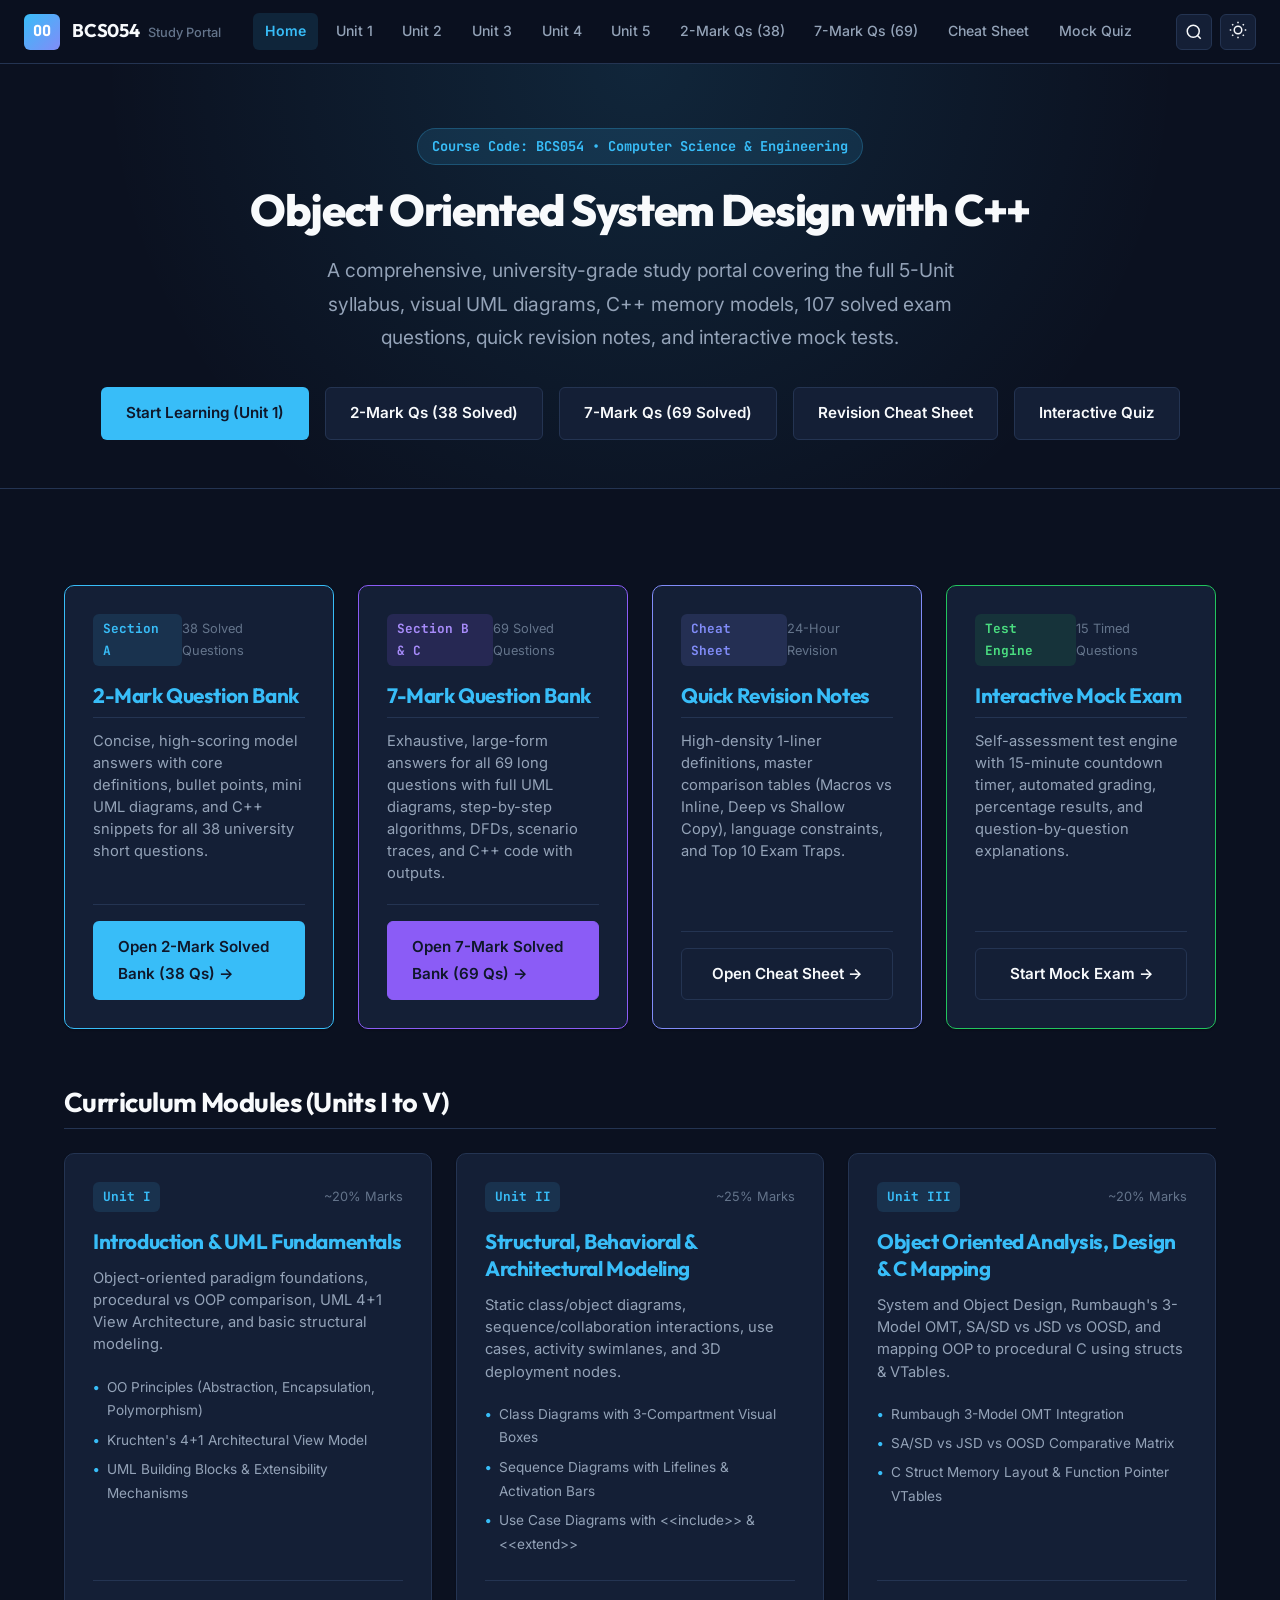
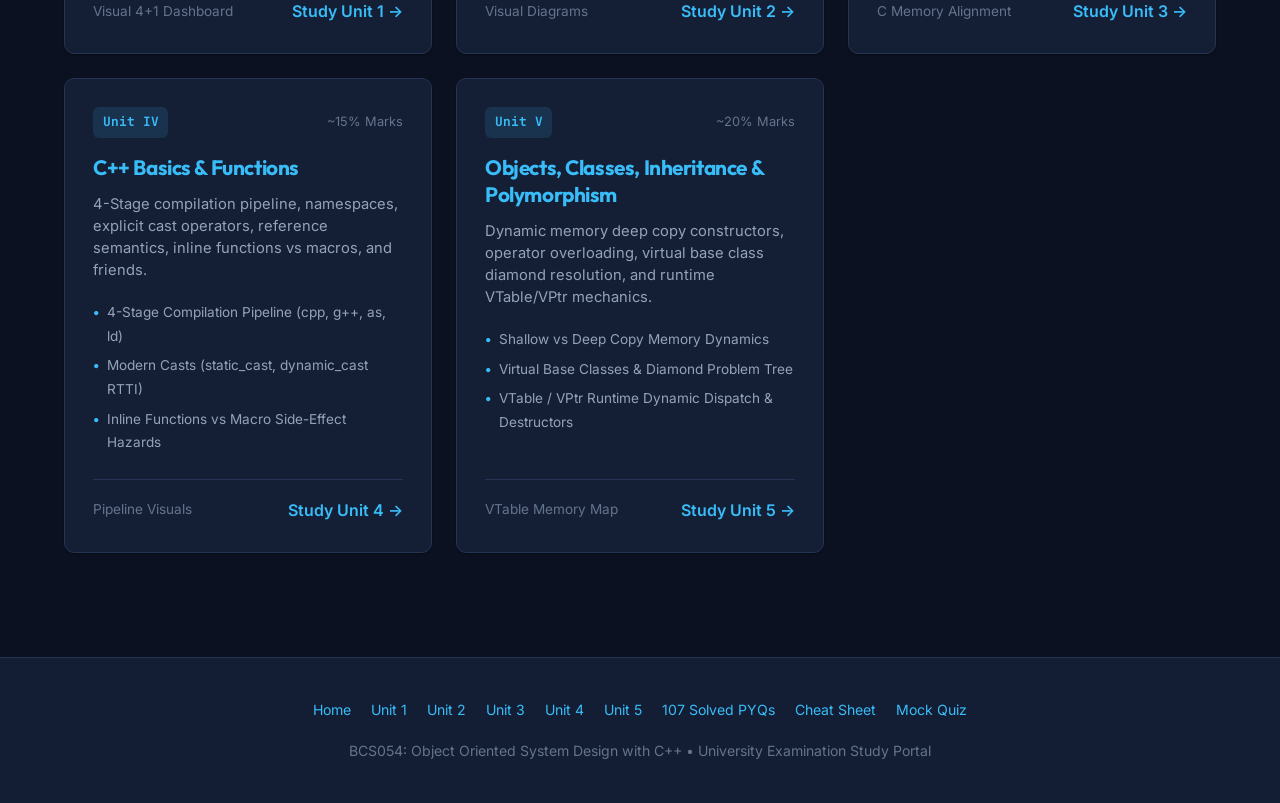
==== index.html @ 36a3852a "Complete BCS054 Object Oriented System Design Web Portal with 2-Mark and 7-Mark Question Banks, Visu" ====
<!DOCTYPE html>
<html lang="en" data-theme="dark">
<head>
  <meta charset="UTF-8">
  <meta name="viewport" content="width=device-width, initial-scale=1.0">
  <title>BCS054: Object Oriented System Design with C++ | Complete Study Guide</title>
  <meta name="description" content="Master study portal for BCS054 - Object Oriented System Design with C++. Complete 5-Unit curriculum, 107 Solved PYQs, Quick Revision Cheat Sheet, and Interactive Mock Exam.">
  <link rel="preconnect" href="https://fonts.googleapis.com">
  <link rel="preconnect" href="https://fonts.gstatic.com" crossorigin>
  <link href="https://fonts.googleapis.com/css2?family=Inter:wght@400;500;600;700&family=JetBrains+Mono:wght@400;600;700&family=Outfit:wght@600;700;800&display=swap" rel="stylesheet">
  <link rel="stylesheet" href="css/style.css">
</head>
<body>
  <div id="reading-progress"></div>

  <!-- Header -->
  <header class="site-header">
    <div class="header-left">
      <a href="index.html" class="brand-link">
        <div class="brand-logo">OO</div>
        <div>
          <span class="brand-title">BCS054</span>
          <span class="brand-subtitle">Study Portal</span>
        </div>
      </a>
    </div>

    <nav class="header-nav">
      <a href="index.html" class="nav-link active">Home</a>
      <a href="unit1.html" class="nav-link">Unit 1</a>
      <a href="unit2.html" class="nav-link">Unit 2</a>
      <a href="unit3.html" class="nav-link">Unit 3</a>
      <a href="unit4.html" class="nav-link">Unit 4</a>
      <a href="unit5.html" class="nav-link">Unit 5</a>
      <a href="2marks.html" class="nav-link">2-Mark Qs (38)</a>
      <a href="7marks.html" class="nav-link">7-Mark Qs (69)</a>
      <a href="cheat-sheet.html" class="nav-link">Cheat Sheet</a>
      <a href="quiz.html" class="nav-link">Mock Quiz</a>
    </nav>

    <div class="header-actions">
      <button class="icon-button" id="search-btn" title="Search Syllabus (Ctrl+K)">
        <svg width="18" height="18" viewBox="0 0 24 24" fill="none" stroke="currentColor" stroke-width="2"><circle cx="11" cy="11" r="8"></circle><line x1="21" y1="21" x2="16.65" y2="16.65"></line></svg>
      </button>
      <button class="icon-button" id="theme-toggle" title="Toggle Theme">
        <span id="theme-icon"></span>
      </button>
      <button class="icon-button mobile-menu-toggle" id="mobile-menu-toggle" title="Menu">
        <svg width="18" height="18" viewBox="0 0 24 24" fill="none" stroke="currentColor" stroke-width="2"><line x1="3" y1="12" x2="21" y2="12"></line><line x1="3" y1="6" x2="21" y2="6"></line><line x1="3" y1="18" x2="21" y2="18"></line></svg>
      </button>
    </div>
  </header>

  <!-- Hero Section -->
  <section class="hero-section">
    <div class="course-badge">Course Code: BCS054 • Computer Science & Engineering</div>
    <h1 class="hero-title">Object Oriented System Design with C++</h1>
    <p class="hero-subtitle">
      A comprehensive, university-grade study portal covering the full 5-Unit syllabus, visual UML diagrams, C++ memory models, 107 solved exam questions, quick revision notes, and interactive mock tests.
    </p>
    <div class="hero-actions">
      <a href="unit1.html" class="btn btn-primary">Start Learning (Unit 1)</a>
      <a href="2marks.html" class="btn btn-secondary">2-Mark Qs (38 Solved)</a>
      <a href="7marks.html" class="btn btn-secondary">7-Mark Qs (69 Solved)</a>
      <a href="cheat-sheet.html" class="btn btn-secondary">Revision Cheat Sheet</a>
      <a href="quiz.html" class="btn btn-secondary">Interactive Quiz</a>
    </div>
  </section>

  <!-- Main Container -->
  <div class="full-width-content">
    
    <!-- Quick Exam Prep Modules (2-Mark, 7-Mark, Cheat Sheet, Mock Quiz) -->
    <div style="display: grid; grid-template-columns: repeat(auto-fit, minmax(260px, 1fr)); gap: 1.5rem; margin-bottom: 3.5rem;">
      
      <!-- 2-Mark Bank Card -->
      <div class="unit-card" style="border-color: var(--accent-primary);">
        <div>
          <div class="unit-card-header">
            <span class="unit-number" style="background: var(--accent-subtle);">Section A</span>
            <span class="unit-weight">38 Solved Questions</span>
          </div>
          <h2 class="unit-card-title"><a href="2marks.html">2-Mark Question Bank</a></h2>
          <p class="unit-card-desc">
            Concise, high-scoring model answers with core definitions, bullet points, mini UML diagrams, and C++ snippets for all 38 university short questions.
          </p>
        </div>
        <div class="unit-card-footer">
          <a href="2marks.html" class="btn btn-primary" style="width: 100%; justify-content: center;">Open 2-Mark Solved Bank (38 Qs) →</a>
        </div>
      </div>

      <!-- 7-Mark Bank Card -->
      <div class="unit-card" style="border-color: #8b5cf6;">
        <div>
          <div class="unit-card-header">
            <span class="unit-number" style="background: rgba(139, 92, 246, 0.15); color: #a78bfa;">Section B & C</span>
            <span class="unit-weight">69 Solved Questions</span>
          </div>
          <h2 class="unit-card-title"><a href="7marks.html">7-Mark Question Bank</a></h2>
          <p class="unit-card-desc">
            Exhaustive, large-form answers for all 69 long questions with full UML diagrams, step-by-step algorithms, DFDs, scenario traces, and C++ code with outputs.
          </p>
        </div>
        <div class="unit-card-footer">
          <a href="7marks.html" class="btn btn-primary" style="width: 100%; justify-content: center; background: #8b5cf6; border-color: #8b5cf6;">Open 7-Mark Solved Bank (69 Qs) →</a>
        </div>
      </div>

      <!-- Cheat Sheet Card -->
      <div class="unit-card" style="border-color: var(--accent-secondary);">
        <div>
          <div class="unit-card-header">
            <span class="unit-number" style="background: rgba(129, 140, 248, 0.15); color: var(--accent-secondary);">Cheat Sheet</span>
            <span class="unit-weight">24-Hour Revision</span>
          </div>
          <h2 class="unit-card-title"><a href="cheat-sheet.html">Quick Revision Notes</a></h2>
          <p class="unit-card-desc">
            High-density 1-liner definitions, master comparison tables (Macros vs Inline, Deep vs Shallow Copy), language constraints, and Top 10 Exam Traps.
          </p>
        </div>
        <div class="unit-card-footer">
          <a href="cheat-sheet.html" class="btn btn-secondary" style="width: 100%; justify-content: center;">Open Cheat Sheet →</a>
        </div>
      </div>

      <!-- Quiz Card -->
      <div class="unit-card" style="border-color: var(--success-border);">
        <div>
          <div class="unit-card-header">
            <span class="unit-number" style="background: var(--success-bg); color: var(--success-text);">Test Engine</span>
            <span class="unit-weight">15 Timed Questions</span>
          </div>
          <h2 class="unit-card-title"><a href="quiz.html">Interactive Mock Exam</a></h2>
          <p class="unit-card-desc">
            Self-assessment test engine with 15-minute countdown timer, automated grading, percentage results, and question-by-question explanations.
          </p>
        </div>
        <div class="unit-card-footer">
          <a href="quiz.html" class="btn btn-secondary" style="width: 100%; justify-content: center;">Start Mock Exam →</a>
        </div>
      </div>

    </div>

    <!-- Course Modules Section -->
    <h2 style="margin-bottom: 1.5rem;">Curriculum Modules (Units I to V)</h2>
    <div class="unit-grid">

      <!-- Unit 1 Card -->
      <div class="unit-card">
        <div>
          <div class="unit-card-header">
            <span class="unit-number">Unit I</span>
            <span class="unit-weight">~20% Marks</span>
          </div>
          <h3 class="unit-card-title"><a href="unit1.html">Introduction & UML Fundamentals</a></h3>
          <p class="unit-card-desc">
            Object-oriented paradigm foundations, procedural vs OOP comparison, UML 4+1 View Architecture, and basic structural modeling.
          </p>
          <ul class="unit-topics-list">
            <li class="unit-topics-item">OO Principles (Abstraction, Encapsulation, Polymorphism)</li>
            <li class="unit-topics-item">Kruchten's 4+1 Architectural View Model</li>
            <li class="unit-topics-item">UML Building Blocks & Extensibility Mechanisms</li>
          </ul>
        </div>
        <div class="unit-card-footer">
          <span style="font-size: 0.85rem; color: var(--text-muted);">Visual 4+1 Dashboard</span>
          <a href="unit1.html" style="font-weight: 600;">Study Unit 1 →</a>
        </div>
      </div>

      <!-- Unit 2 Card -->
      <div class="unit-card">
        <div>
          <div class="unit-card-header">
            <span class="unit-number">Unit II</span>
            <span class="unit-weight">~25% Marks</span>
          </div>
          <h3 class="unit-card-title"><a href="unit2.html">Structural, Behavioral & Architectural Modeling</a></h3>
          <p class="unit-card-desc">
            Static class/object diagrams, sequence/collaboration interactions, use cases, activity swimlanes, and 3D deployment nodes.
          </p>
          <ul class="unit-topics-list">
            <li class="unit-topics-item">Class Diagrams with 3-Compartment Visual Boxes</li>
            <li class="unit-topics-item">Sequence Diagrams with Lifelines & Activation Bars</li>
            <li class="unit-topics-item">Use Case Diagrams with &lt;&lt;include&gt;&gt; & &lt;&lt;extend&gt;&gt;</li>
          </ul>
        </div>
        <div class="unit-card-footer">
          <span style="font-size: 0.85rem; color: var(--text-muted);">Visual Diagrams</span>
          <a href="unit2.html" style="font-weight: 600;">Study Unit 2 →</a>
        </div>
      </div>

      <!-- Unit 3 Card -->
      <div class="unit-card">
        <div>
          <div class="unit-card-header">
            <span class="unit-number">Unit III</span>
            <span class="unit-weight">~20% Marks</span>
          </div>
          <h3 class="unit-card-title"><a href="unit3.html">Object Oriented Analysis, Design & C Mapping</a></h3>
          <p class="unit-card-desc">
            System and Object Design, Rumbaugh's 3-Model OMT, SA/SD vs JSD vs OOSD, and mapping OOP to procedural C using structs & VTables.
          </p>
          <ul class="unit-topics-list">
            <li class="unit-topics-item">Rumbaugh 3-Model OMT Integration</li>
            <li class="unit-topics-item">SA/SD vs JSD vs OOSD Comparative Matrix</li>
            <li class="unit-topics-item">C Struct Memory Layout & Function Pointer VTables</li>
          </ul>
        </div>
        <div class="unit-card-footer">
          <span style="font-size: 0.85rem; color: var(--text-muted);">C Memory Alignment</span>
          <a href="unit3.html" style="font-weight: 600;">Study Unit 3 →</a>
        </div>
      </div>

      <!-- Unit 4 Card -->
      <div class="unit-card">
        <div>
          <div class="unit-card-header">
            <span class="unit-number">Unit IV</span>
            <span class="unit-weight">~15% Marks</span>
          </div>
          <h3 class="unit-card-title"><a href="unit4.html">C++ Basics & Functions</a></h3>
          <p class="unit-card-desc">
            4-Stage compilation pipeline, namespaces, explicit cast operators, reference semantics, inline functions vs macros, and friends.
          </p>
          <ul class="unit-topics-list">
            <li class="unit-topics-item">4-Stage Compilation Pipeline (cpp, g++, as, ld)</li>
            <li class="unit-topics-item">Modern Casts (static_cast, dynamic_cast RTTI)</li>
            <li class="unit-topics-item">Inline Functions vs Macro Side-Effect Hazards</li>
          </ul>
        </div>
        <div class="unit-card-footer">
          <span style="font-size: 0.85rem; color: var(--text-muted);">Pipeline Visuals</span>
          <a href="unit4.html" style="font-weight: 600;">Study Unit 4 →</a>
        </div>
      </div>

      <!-- Unit 5 Card -->
      <div class="unit-card">
        <div>
          <div class="unit-card-header">
            <span class="unit-number">Unit V</span>
            <span class="unit-weight">~20% Marks</span>
          </div>
          <h3 class="unit-card-title"><a href="unit5.html">Objects, Classes, Inheritance & Polymorphism</a></h3>
          <p class="unit-card-desc">
            Dynamic memory deep copy constructors, operator overloading, virtual base class diamond resolution, and runtime VTable/VPtr mechanics.
          </p>
          <ul class="unit-topics-list">
            <li class="unit-topics-item">Shallow vs Deep Copy Memory Dynamics</li>
            <li class="unit-topics-item">Virtual Base Classes & Diamond Problem Tree</li>
            <li class="unit-topics-item">VTable / VPtr Runtime Dynamic Dispatch & Destructors</li>
          </ul>
        </div>
        <div class="unit-card-footer">
          <span style="font-size: 0.85rem; color: var(--text-muted);">VTable Memory Map</span>
          <a href="unit5.html" style="font-weight: 600;">Study Unit 5 →</a>
        </div>
      </div>

    </div>

  </div>

  <!-- Search Modal -->
  <div class="search-modal-backdrop" id="search-modal-backdrop">
    <div class="search-modal">
      <div class="search-input-wrapper">
        <svg width="20" height="20" viewBox="0 0 24 24" fill="none" stroke="currentColor" stroke-width="2" style="color: var(--text-muted);"><circle cx="11" cy="11" r="8"></circle><line x1="21" y1="21" x2="16.65" y2="16.65"></line></svg>
        <input type="text" class="search-input" id="search-input" placeholder="Search topics across all units..." autocomplete="off">
      </div>
      <div class="search-results" id="search-results"></div>
    </div>
  </div>

  <!-- Footer -->
  <footer class="site-footer">
    <div class="footer-links">
      <a href="index.html">Home</a>
      <a href="unit1.html">Unit 1</a>
      <a href="unit2.html">Unit 2</a>
      <a href="unit3.html">Unit 3</a>
      <a href="unit4.html">Unit 4</a>
      <a href="unit5.html">Unit 5</a>
      <a href="pyqs.html">107 Solved PYQs</a>
      <a href="cheat-sheet.html">Cheat Sheet</a>
      <a href="quiz.html">Mock Quiz</a>
    </div>
    <div>BCS054: Object Oriented System Design with C++ • University Examination Study Portal</div>
  </footer>

  <script src="js/main.js"></script>
</body>
</html>
---- css/style.css ----
/* ==========================================================================
   BCS054: Object Oriented System Design with C++ - Enhanced Design System
   ========================================================================== */

/* ----------------------------- Root Variables ---------------------------- */
:root {
  --font-sans: 'Inter', -apple-system, BlinkMacSystemFont, 'Segoe UI', Roboto, Helvetica, Arial, sans-serif;
  --font-mono: 'JetBrains Mono', 'Fira Code', Consolas, Monaco, 'Courier New', monospace;
  --font-heading: 'Outfit', 'Inter', -apple-system, BlinkMacSystemFont, sans-serif;

  /* Color Palette - Dark Theme (Default) */
  --bg-primary: #0b1120;
  --bg-secondary: #131d33;
  --bg-tertiary: #1e293b;
  --bg-card: #141f36;
  --bg-card-hover: #1c2b4a;
  --bg-sidebar: #090e1a;
  --border-color: #243452;
  --border-subtle: #19263e;
  
  --text-primary: #f8fafc;
  --text-secondary: #94a3b8;
  --text-muted: #64748b;
  
  --accent-primary: #38bdf8;
  --accent-primary-hover: #0ea5e9;
  --accent-subtle: rgba(56, 189, 248, 0.12);
  --accent-secondary: #818cf8;
  
  --success-bg: rgba(34, 197, 94, 0.12);
  --success-border: #22c55e;
  --success-text: #4ade80;
  
  --warning-bg: rgba(245, 158, 11, 0.12);
  --warning-border: #f59e0b;
  --warning-text: #fbbf24;
  
  --info-bg: rgba(56, 189, 248, 0.1);
  --info-border: #38bdf8;
  --info-text: #7dd3fc;

  --code-bg: #070a12;
  --code-header-bg: #101726;
  --code-border: #1e2d48;
  --code-text: #e2e8f0;

  /* Terminal Output Colors */
  --terminal-bg: #050811;
  --terminal-header-bg: #0d1527;
  --terminal-text: #a7f3d0;
  --terminal-border: #1e2d48;

  /* Syntax Highlighting Tokens (Dark Mode) */
  --tok-comment: #7c8ba1;
  --tok-keyword: #c678dd;
  --tok-string: #98c379;
  --tok-type: #8be9fd;
  --tok-preproc: #e06c75;
  --tok-func: #61afef;
  --tok-num: #e5c07b;
  --tok-op: #56b6c2;

  --shadow-sm: 0 1px 2px 0 rgba(0, 0, 0, 0.35);
  --shadow-md: 0 4px 10px -1px rgba(0, 0, 0, 0.4), 0 2px 6px -2px rgba(0, 0, 0, 0.4);
  --shadow-lg: 0 14px 25px -3px rgba(0, 0, 0, 0.5), 0 6px 10px -4px rgba(0, 0, 0, 0.5);
  
  --radius-sm: 6px;
  --radius-md: 10px;
  --radius-lg: 14px;
  --radius-xl: 20px;

  --transition-fast: 0.15s ease;
  --transition-normal: 0.25s ease;
  --transition-slow: 0.35s ease;

  --header-height: 64px;
  --sidebar-width: 280px;
}

/* Light Theme Variables */
[data-theme="light"] {
  --bg-primary: #f8fafc;
  --bg-secondary: #ffffff;
  --bg-tertiary: #f1f5f9;
  --bg-card: #ffffff;
  --bg-card-hover: #f8fafc;
  --bg-sidebar: #f8fafc;
  --border-color: #e2e8f0;
  --border-subtle: #f1f5f9;

  --text-primary: #0f172a;
  --text-secondary: #475569;
  --text-muted: #94a3b8;

  --accent-primary: #0284c7;
  --accent-primary-hover: #0369a1;
  --accent-subtle: rgba(2, 132, 199, 0.08);
  --accent-secondary: #6366f1;

  --success-bg: rgba(34, 197, 94, 0.1);
  --success-border: #16a34a;
  --success-text: #15803d;

  --warning-bg: rgba(245, 158, 11, 0.1);
  --warning-border: #d97706;
  --warning-text: #b45309;

  --info-bg: rgba(2, 132, 199, 0.08);
  --info-border: #0284c7;
  --info-text: #0369a1;

  --code-bg: #1e293b;
  --code-header-bg: #0f172a;
  --code-border: #334155;
  --code-text: #f8fafc;

  --terminal-bg: #0f172a;
  --terminal-header-bg: #1e293b;
  --terminal-text: #86efac;
  --terminal-border: #334155;

  /* Syntax Highlighting Tokens (Light Mode) */
  --tok-comment: #64748b;
  --tok-keyword: #9333ea;
  --tok-string: #16a34a;
  --tok-type: #0284c7;
  --tok-preproc: #dc2626;
  --tok-func: #2563eb;
  --tok-num: #d97706;
  --tok-op: #0891b2;

  --shadow-sm: 0 1px 2px 0 rgba(0, 0, 0, 0.05);
  --shadow-md: 0 4px 6px -1px rgba(0, 0, 0, 0.08), 0 2px 4px -2px rgba(0, 0, 0, 0.05);
  --shadow-lg: 0 10px 15px -3px rgba(0, 0, 0, 0.1), 0 4px 6px -4px rgba(0, 0, 0, 0.05);
}

/* ----------------------------- Reset & Base ------------------------------ */
*, *::before, *::after {
  box-sizing: border-box;
  margin: 0;
  padding: 0;
}

html {
  scroll-behavior: smooth;
  font-size: 16px;
}

body {
  font-family: var(--font-sans);
  background-color: var(--bg-primary);
  color: var(--text-primary);
  line-height: 1.75;
  min-height: 100vh;
  display: flex;
  flex-direction: column;
  -webkit-font-smoothing: antialiased;
  -moz-osx-font-smoothing: grayscale;
}

/* Reading Progress Bar */
#reading-progress {
  position: fixed;
  top: 0;
  left: 0;
  height: 3px;
  background: linear-gradient(90deg, var(--accent-primary), var(--accent-secondary));
  width: 0%;
  z-index: 1000;
  transition: width 0.1s linear;
}

/* ----------------------------- Typography -------------------------------- */
h1, h2, h3, h4, h5, h6 {
  font-family: var(--font-heading);
  color: var(--text-primary);
  font-weight: 700;
  line-height: 1.3;
  margin-top: 2em;
  margin-bottom: 0.65em;
  letter-spacing: -0.02em;
}

h1 { font-size: 2.35rem; margin-top: 0; }
h2 { font-size: 1.7rem; border-bottom: 1px solid var(--border-color); padding-bottom: 0.45rem; }
h3 { font-size: 1.35rem; }
h4 { font-size: 1.15rem; }

p {
  margin-bottom: 1.3rem;
  color: var(--text-secondary);
  font-size: 1.05rem;
}

strong, b {
  color: var(--text-primary);
  font-weight: 600;
}

a {
  color: var(--accent-primary);
  text-decoration: none;
  transition: color var(--transition-fast);
}

a:hover {
  color: var(--accent-primary-hover);
  text-decoration: underline;
}

ul, ol {
  margin-bottom: 1.35rem;
  padding-left: 1.85rem;
  color: var(--text-secondary);
}

li {
  margin-bottom: 0.45rem;
}

/* ----------------------------- Header & Nav ------------------------------ */
.site-header {
  position: sticky;
  top: 0;
  height: var(--header-height);
  background-color: rgba(11, 17, 32, 0.9);
  backdrop-filter: blur(12px);
  -webkit-backdrop-filter: blur(12px);
  border-bottom: 1px solid var(--border-color);
  z-index: 900;
  display: flex;
  align-items: center;
  justify-content: space-between;
  padding: 0 1.5rem;
  transition: background-color var(--transition-normal);
}

[data-theme="light"] .site-header {
  background-color: rgba(255, 255, 255, 0.95);
}

.header-left {
  display: flex;
  align-items: center;
  gap: 1rem;
}

.brand-link {
  display: flex;
  align-items: center;
  gap: 0.75rem;
  text-decoration: none;
  color: var(--text-primary);
}

.brand-logo {
  width: 36px;
  height: 36px;
  background: linear-gradient(135deg, var(--accent-primary), var(--accent-secondary));
  border-radius: var(--radius-sm);
  display: flex;
  align-items: center;
  justify-content: center;
  font-family: var(--font-mono);
  font-weight: 800;
  color: #ffffff;
  font-size: 0.95rem;
}

.brand-title {
  font-family: var(--font-heading);
  font-weight: 700;
  font-size: 1.15rem;
  letter-spacing: -0.01em;
}

.brand-subtitle {
  font-size: 0.8rem;
  color: var(--text-muted);
  font-weight: 500;
  margin-left: 0.25rem;
}

.header-nav {
  display: flex;
  align-items: center;
  gap: 0.35rem;
  flex-wrap: wrap;
}

.nav-link {
  padding: 0.4rem 0.75rem;
  font-size: 0.88rem;
  font-weight: 500;
  color: var(--text-secondary);
  border-radius: var(--radius-sm);
  transition: all var(--transition-fast);
  text-decoration: none;
}

.nav-link:hover {
  color: var(--text-primary);
  background-color: var(--bg-tertiary);
  text-decoration: none;
}

.nav-link.active {
  color: var(--accent-primary);
  background-color: var(--accent-subtle);
  font-weight: 600;
}

.header-actions {
  display: flex;
  align-items: center;
  gap: 0.5rem;
}

.icon-button {
  background: var(--bg-card);
  border: 1px solid var(--border-color);
  color: var(--text-primary);
  width: 36px;
  height: 36px;
  border-radius: var(--radius-sm);
  display: flex;
  align-items: center;
  justify-content: center;
  cursor: pointer;
  transition: all var(--transition-fast);
}

.icon-button:hover {
  background: var(--bg-tertiary);
  border-color: var(--accent-primary);
  color: var(--accent-primary);
}

.mobile-menu-toggle {
  display: none;
}

/* ----------------------------- Layout Grid ------------------------------- */
.app-container {
  display: flex;
  flex: 1;
  max-width: 1440px;
  margin: 0 auto;
  width: 100%;
}

.sidebar {
  width: var(--sidebar-width);
  background-color: var(--bg-sidebar);
  border-right: 1px solid var(--border-color);
  padding: 1.5rem 1rem;
  position: sticky;
  top: var(--header-height);
  height: calc(100vh - var(--header-height));
  overflow-y: auto;
  flex-shrink: 0;
}

.main-content {
  flex: 1;
  min-width: 0;
  padding: 2.5rem 3rem;
  max-width: 920px;
}

.full-width-content {
  max-width: 1200px;
  margin: 0 auto;
  padding: 3rem 1.5rem;
  width: 100%;
}

.toc-sidebar {
  width: 240px;
  position: sticky;
  top: var(--header-height);
  height: calc(100vh - var(--header-height));
  overflow-y: auto;
  padding: 2.5rem 1rem;
  flex-shrink: 0;
}

/* ----------------------------- Sidebar Styling --------------------------- */
.sidebar-section {
  margin-bottom: 1.75rem;
}

.sidebar-title {
  font-size: 0.75rem;
  text-transform: uppercase;
  letter-spacing: 0.08em;
  color: var(--text-muted);
  font-weight: 700;
  margin-bottom: 0.6rem;
  padding-left: 0.75rem;
}

.sidebar-menu {
  list-style: none;
  padding: 0;
  margin: 0;
}

.sidebar-item {
  margin-bottom: 0.2rem;
}

.sidebar-link {
  display: flex;
  align-items: center;
  justify-content: space-between;
  padding: 0.55rem 0.75rem;
  border-radius: var(--radius-sm);
  font-size: 0.9rem;
  color: var(--text-secondary);
  text-decoration: none;
  transition: all var(--transition-fast);
}

.sidebar-link:hover {
  background-color: var(--bg-tertiary);
  color: var(--text-primary);
  text-decoration: none;
}

.sidebar-link.active {
  background-color: var(--accent-subtle);
  color: var(--accent-primary);
  font-weight: 600;
  border-left: 3px solid var(--accent-primary);
}

.sidebar-badge {
  font-size: 0.75rem;
  padding: 0.15rem 0.4rem;
  border-radius: 4px;
  background-color: var(--bg-tertiary);
  color: var(--text-muted);
}

/* TOC Navigation */
.toc-title {
  font-size: 0.8rem;
  text-transform: uppercase;
  letter-spacing: 0.08em;
  color: var(--text-muted);
  font-weight: 700;
  margin-bottom: 0.75rem;
}

.toc-list {
  list-style: none;
  padding: 0;
  margin: 0;
  border-left: 2px solid var(--border-color);
}

.toc-item {
  margin-bottom: 0.25rem;
}

.toc-link {
  display: block;
  padding: 0.35rem 0 0.35rem 0.85rem;
  font-size: 0.85rem;
  color: var(--text-muted);
  text-decoration: none;
  transition: all var(--transition-fast);
  line-height: 1.4;
}

.toc-link:hover {
  color: var(--text-primary);
  text-decoration: none;
}

.toc-link.active {
  color: var(--accent-primary);
  font-weight: 600;
  border-left: 2px solid var(--accent-primary);
  margin-left: -2px;
}

/* ----------------------------- Hero Section ------------------------------ */
.hero-section {
  text-align: center;
  padding: 4rem 1.5rem 3rem;
  background: radial-gradient(circle at top, var(--accent-subtle), transparent 70%);
  border-bottom: 1px solid var(--border-color);
  margin-bottom: 3rem;
}

.course-badge {
  display: inline-block;
  font-family: var(--font-mono);
  font-size: 0.85rem;
  font-weight: 700;
  color: var(--accent-primary);
  background-color: var(--accent-subtle);
  border: 1px solid rgba(56, 189, 248, 0.25);
  padding: 0.35rem 0.85rem;
  border-radius: 20px;
  margin-bottom: 1rem;
}

.hero-title {
  font-size: 2.75rem;
  font-weight: 800;
  letter-spacing: -0.03em;
  margin-bottom: 1rem;
  max-width: 850px;
  margin-left: auto;
  margin-right: auto;
}

.hero-subtitle {
  font-size: 1.2rem;
  color: var(--text-secondary);
  max-width: 680px;
  margin-left: auto;
  margin-right: auto;
  margin-bottom: 2rem;
}

.hero-actions {
  display: flex;
  align-items: center;
  justify-content: center;
  gap: 1rem;
  flex-wrap: wrap;
}

.btn {
  display: inline-flex;
  align-items: center;
  gap: 0.5rem;
  padding: 0.75rem 1.5rem;
  font-size: 0.95rem;
  font-weight: 600;
  border-radius: var(--radius-sm);
  text-decoration: none;
  cursor: pointer;
  transition: all var(--transition-fast);
  border: 1px solid transparent;
}

.btn-primary {
  background-color: var(--accent-primary);
  color: #0f172a;
}

.btn-primary:hover {
  background-color: var(--accent-primary-hover);
  color: #0f172a;
  text-decoration: none;
  transform: translateY(-1px);
}

.btn-secondary {
  background-color: var(--bg-card);
  border-color: var(--border-color);
  color: var(--text-primary);
}

.btn-secondary:hover {
  background-color: var(--bg-tertiary);
  color: var(--text-primary);
  text-decoration: none;
  transform: translateY(-1px);
}

/* ----------------------------- Cards & Grid ------------------------------ */
.unit-grid {
  display: grid;
  grid-template-columns: repeat(auto-fit, minmax(320px, 1fr));
  gap: 1.5rem;
  margin-bottom: 3.5rem;
}

.unit-card {
  background-color: var(--bg-card);
  border: 1px solid var(--border-color);
  border-radius: var(--radius-md);
  padding: 1.75rem;
  transition: all var(--transition-normal);
  display: flex;
  flex-direction: column;
  justify-content: space-between;
  box-shadow: var(--shadow-sm);
  position: relative;
  overflow: hidden;
}

.unit-card:hover {
  border-color: var(--accent-primary);
  transform: translateY(-3px);
  box-shadow: var(--shadow-md);
}

.unit-card-header {
  display: flex;
  align-items: center;
  justify-content: space-between;
  margin-bottom: 1rem;
}

.unit-number {
  font-family: var(--font-mono);
  font-size: 0.8rem;
  font-weight: 700;
  color: var(--accent-primary);
  background-color: var(--accent-subtle);
  padding: 0.25rem 0.6rem;
  border-radius: var(--radius-sm);
}

.unit-weight {
  font-size: 0.8rem;
  color: var(--text-muted);
}

.unit-card-title {
  font-size: 1.3rem;
  margin-top: 0;
  margin-bottom: 0.75rem;
}

.unit-card-desc {
  font-size: 0.92rem;
  color: var(--text-secondary);
  margin-bottom: 1.25rem;
  line-height: 1.5;
}

.unit-topics-list {
  list-style: none;
  padding: 0;
  margin: 0 0 1.5rem 0;
}

.unit-topics-item {
  font-size: 0.85rem;
  color: var(--text-secondary);
  margin-bottom: 0.35rem;
  display: flex;
  align-items: flex-start;
  gap: 0.5rem;
}

.unit-topics-item::before {
  content: "•";
  color: var(--accent-primary);
  font-weight: bold;
}

.unit-card-footer {
  margin-top: auto;
  border-top: 1px solid var(--border-color);
  padding-top: 1rem;
  display: flex;
  align-items: center;
  justify-content: space-between;
}

/* ----------------------------- Content Elements -------------------------- */
.callout {
  padding: 1.25rem 1.5rem;
  border-radius: var(--radius-md);
  margin: 1.5rem 0;
  border-left: 4px solid;
}

.callout-info {
  background-color: var(--info-bg);
  border-left-color: var(--info-border);
  color: var(--text-secondary);
}

.callout-info strong {
  color: var(--info-text);
}

.callout-warning {
  background-color: var(--warning-bg);
  border-left-color: var(--warning-border);
  color: var(--text-secondary);
}

.callout-warning strong {
  color: var(--warning-text);
}

.callout-success {
  background-color: var(--success-bg);
  border-left-color: var(--success-border);
  color: var(--text-secondary);
}

.callout-success strong {
  color: var(--success-text);
}

/* Tables */
.table-wrapper {
  width: 100%;
  overflow-x: auto;
  margin: 1.75rem 0;
  border: 1px solid var(--border-color);
  border-radius: var(--radius-md);
  box-shadow: var(--shadow-sm);
}

table {
  width: 100%;
  border-collapse: collapse;
  font-size: 0.95rem;
  text-align: left;
}

thead {
  background-color: var(--bg-tertiary);
  border-bottom: 2px solid var(--border-color);
}

th {
  padding: 0.85rem 1.2rem;
  font-weight: 700;
  color: var(--text-primary);
  font-size: 0.9rem;
  letter-spacing: 0.02em;
}

td {
  padding: 0.85rem 1.2rem;
  border-bottom: 1px solid var(--border-color);
  color: var(--text-secondary);
}

tr:last-child td {
  border-bottom: none;
}

tbody tr:hover {
  background-color: var(--accent-subtle);
}

/* ----------------------------- Code Blocks & Syntax Highlighting --------- */
.code-container {
  margin: 1.75rem 0;
  border-radius: var(--radius-md);
  overflow: hidden;
  border: 1px solid var(--code-border);
  box-shadow: var(--shadow-md);
}

.code-header {
  background-color: var(--code-header-bg);
  padding: 0.5rem 1rem;
  display: flex;
  align-items: center;
  justify-content: space-between;
  border-bottom: 1px solid var(--code-border);
}

.code-lang {
  font-family: var(--font-mono);
  font-size: 0.8rem;
  color: var(--accent-primary);
  font-weight: 600;
  text-transform: uppercase;
}

.copy-button {
  background: transparent;
  border: 1px solid var(--border-color);
  color: var(--text-secondary);
  font-size: 0.75rem;
  padding: 0.25rem 0.6rem;
  border-radius: var(--radius-sm);
  cursor: pointer;
  transition: all var(--transition-fast);
  display: flex;
  align-items: center;
  gap: 0.35rem;
}

.copy-button:hover {
  background-color: var(--bg-tertiary);
  color: var(--text-primary);
  border-color: var(--accent-primary);
}

pre {
  background-color: var(--code-bg);
  padding: 1.25rem 1.5rem;
  overflow-x: auto;
  font-family: var(--font-mono);
  font-size: 0.92rem;
  line-height: 1.65;
  color: var(--code-text);
  margin: 0;
}

code {
  font-family: var(--font-mono);
  font-size: 0.9em;
}

/* Syntax Highlighting Token Styles */
.tok-comment { color: var(--tok-comment); font-style: italic; }
.tok-keyword { color: var(--tok-keyword); font-weight: 600; }
.tok-string  { color: var(--tok-string); }
.tok-type    { color: var(--tok-type); font-weight: 600; }
.tok-preproc { color: var(--tok-preproc); font-weight: 600; }
.tok-func    { color: var(--tok-func); }
.tok-num     { color: var(--tok-num); }
.tok-op      { color: var(--tok-op); }

p code, li code, td code {
  background-color: var(--bg-tertiary);
  padding: 0.15rem 0.4rem;
  border-radius: 4px;
  color: var(--accent-primary);
  border: 1px solid var(--border-color);
  font-family: var(--font-mono);
  font-size: 0.88em;
}

/* Terminal Console Output Box */
.terminal-container {
  margin: -1.25rem 0 1.75rem 0;
  border-radius: 0 0 var(--radius-md) var(--radius-md);
  overflow: hidden;
  border: 1px solid var(--terminal-border);
  border-top: none;
  background-color: var(--terminal-bg);
}

.terminal-header {
  background-color: var(--terminal-header-bg);
  padding: 0.4rem 1rem;
  font-family: var(--font-mono);
  font-size: 0.75rem;
  color: var(--text-muted);
  display: flex;
  align-items: center;
  gap: 0.5rem;
}

.terminal-dot {
  width: 10px;
  height: 10px;
  border-radius: 50%;
  display: inline-block;
}

.dot-red   { background-color: #ef4444; }
.dot-yellow{ background-color: #f59e0b; }
.dot-green { background-color: #10b981; }

.terminal-body {
  padding: 1rem 1.25rem;
  font-family: var(--font-mono);
  font-size: 0.88rem;
  color: var(--terminal-text);
  line-height: 1.5;
  overflow-x: auto;
}

/* ----------------------------- Visual HTML/CSS/SVG Diagram System -------- */
.visual-diagram-board {
  background: var(--bg-card);
  border: 1px solid var(--border-color);
  border-radius: var(--radius-lg);
  padding: 1.75rem;
  margin: 2rem 0;
  box-shadow: var(--shadow-md);
  position: relative;
}

.diagram-caption {
  font-size: 0.85rem;
  font-weight: 700;
  color: var(--accent-primary);
  text-transform: uppercase;
  letter-spacing: 0.08em;
  margin-bottom: 1.25rem;
  display: flex;
  align-items: center;
  justify-content: space-between;
  border-bottom: 1px solid var(--border-color);
  padding-bottom: 0.5rem;
}

/* UML Class Box Component */
.uml-class-card {
  background: var(--bg-primary);
  border: 2px solid var(--accent-primary);
  border-radius: var(--radius-sm);
  width: 100%;
  max-width: 320px;
  overflow: hidden;
  box-shadow: var(--shadow-sm);
  margin: 0.5rem auto;
}

.uml-class-card.abstract-class {
  border-style: dashed;
  border-color: var(--accent-secondary);
}

.uml-class-header {
  background: var(--bg-tertiary);
  padding: 0.5rem 0.75rem;
  text-align: center;
  border-bottom: 1px solid var(--border-color);
}

.uml-stereotype {
  font-size: 0.72rem;
  font-family: var(--font-mono);
  color: var(--text-muted);
  display: block;
}

.uml-class-name {
  font-family: var(--font-heading);
  font-weight: 700;
  font-size: 1.05rem;
  color: var(--text-primary);
}

.uml-class-card.abstract-class .uml-class-name {
  font-style: italic;
  color: var(--accent-secondary);
}

.uml-class-compartment {
  padding: 0.6rem 0.75rem;
  border-bottom: 1px solid var(--border-color);
  font-family: var(--font-mono);
  font-size: 0.82rem;
  color: var(--text-secondary);
}

.uml-class-compartment:last-child {
  border-bottom: none;
}

.uml-member-line {
  margin-bottom: 0.25rem;
  display: flex;
  align-items: center;
  gap: 0.35rem;
  white-space: nowrap;
  overflow: hidden;
  text-overflow: ellipsis;
}

.vis-badge {
  font-weight: 800;
  font-size: 0.85rem;
  display: inline-block;
  width: 14px;
  text-align: center;
}

.vis-pub  { color: #4ade80; } /* + */
.vis-priv { color: #f87171; } /* - */
.vis-prot { color: #fbbf24; } /* # */
.vis-pkg  { color: #38bdf8; } /* ~ */

/* 4+1 View Dashboard */
.four-plus-one-grid {
  display: grid;
  grid-template-columns: repeat(3, 1fr);
  gap: 1rem;
  align-items: center;
}

.four-view-box {
  background: var(--bg-primary);
  border: 1px solid var(--border-color);
  border-radius: var(--radius-md);
  padding: 1rem;
  text-align: center;
  transition: all var(--transition-fast);
}

.four-view-box:hover {
  border-color: var(--accent-primary);
  transform: translateY(-2px);
}

.four-view-box.center-view {
  border: 2px solid var(--accent-primary);
  background: var(--accent-subtle);
  grid-column: 2;
  grid-row: 2;
}

/* Sequence Diagram Component */
.seq-board {
  display: flex;
  justify-content: space-around;
  position: relative;
  padding: 1.5rem 0.5rem 2rem;
  overflow-x: auto;
  min-width: 600px;
}

.seq-lifeline-col {
  display: flex;
  flex-direction: column;
  align-items: center;
  position: relative;
  flex: 1;
}

.seq-actor-head {
  background: var(--bg-tertiary);
  border: 1px solid var(--accent-primary);
  padding: 0.4rem 0.75rem;
  border-radius: var(--radius-sm);
  font-family: var(--font-mono);
  font-size: 0.82rem;
  font-weight: 600;
  color: var(--text-primary);
  z-index: 2;
}

.seq-dashed-line {
  width: 2px;
  background: repeating-linear-gradient(to bottom, var(--border-color) 0, var(--border-color) 6px, transparent 6px, transparent 12px);
  flex: 1;
  min-height: 260px;
  position: relative;
  display: flex;
  justify-content: center;
}

.seq-activation-bar {
  width: 14px;
  background: var(--accent-subtle);
  border: 1px solid var(--accent-primary);
  position: absolute;
  border-radius: 2px;
}

/* Memory Layout Visualizer */
.memory-grid {
  display: grid;
  grid-template-columns: 1fr 1fr;
  gap: 1.5rem;
}

.memory-block-col {
  background: var(--bg-primary);
  border: 1px solid var(--border-color);
  border-radius: var(--radius-md);
  padding: 1.25rem;
}

.memory-header-title {
  font-size: 0.88rem;
  font-weight: 700;
  color: var(--accent-primary);
  margin-bottom: 0.85rem;
  display: flex;
  align-items: center;
  justify-content: space-between;
}

.memory-slot {
  background: var(--bg-tertiary);
  border: 1px solid var(--border-color);
  border-radius: var(--radius-sm);
  padding: 0.55rem 0.75rem;
  margin-bottom: 0.5rem;
  font-family: var(--font-mono);
  font-size: 0.82rem;
  display: flex;
  align-items: center;
  justify-content: space-between;
}

.memory-slot.highlight-slot {
  border-color: var(--accent-primary);
  background: var(--accent-subtle);
}

/* ----------------------------- Canva-Style Visual Diagram Suite ----------------- */
.canva-diagram-card {
  background: var(--bg-card);
  border: 1px solid var(--border-color);
  border-radius: var(--radius-lg);
  padding: 1.5rem;
  margin: 1.5rem 0;
  box-shadow: var(--shadow-md);
  position: relative;
  overflow: hidden;
}

.canva-diagram-card::before {
  content: '';
  position: absolute;
  top: 0;
  left: 0;
  right: 0;
  height: 3px;
  background: linear-gradient(90deg, var(--accent-primary), #8b5cf6, #38bdf8);
}

.canva-diagram-header {
  display: flex;
  align-items: center;
  justify-content: space-between;
  margin-bottom: 1.25rem;
  border-bottom: 1px solid var(--border-color);
  padding-bottom: 0.75rem;
}

.canva-diagram-title {
  font-family: var(--font-heading);
  font-size: 0.95rem;
  font-weight: 700;
  color: var(--text-primary);
  display: flex;
  align-items: center;
  gap: 0.5rem;
}

.canva-pill-badge {
  font-size: 0.72rem;
  font-family: var(--font-mono);
  font-weight: 700;
  text-transform: uppercase;
  letter-spacing: 0.05em;
  padding: 0.2rem 0.55rem;
  border-radius: var(--radius-full);
  background: var(--accent-subtle);
  color: var(--accent-primary);
}

/* Canva Flow / DFD */
.canva-flow-board {
  display: flex;
  align-items: center;
  justify-content: center;
  gap: 1rem;
  flex-wrap: wrap;
  padding: 1rem 0;
}

.canva-node {
  padding: 0.85rem 1.25rem;
  border-radius: var(--radius-md);
  font-weight: 600;
  font-size: 0.88rem;
  text-align: center;
  min-width: 140px;
  box-shadow: var(--shadow-sm);
  transition: transform var(--transition-fast);
}

.canva-node:hover {
  transform: translateY(-2px);
}

.node-entity {
  background: rgba(56, 189, 248, 0.12);
  border: 2px solid #38bdf8;
  color: #38bdf8;
}

.node-process {
  background: rgba(139, 92, 246, 0.12);
  border: 2px solid #8b5cf6;
  color: #a78bfa;
  border-radius: var(--radius-full);
}

.node-store {
  background: rgba(245, 158, 11, 0.12);
  border: 2px dashed #f59e0b;
  color: #fbbf24;
}

.node-display {
  background: rgba(34, 197, 94, 0.12);
  border: 2px solid #22c55e;
  color: #4ade80;
}

.canva-arrow {
  display: flex;
  flex-direction: column;
  align-items: center;
  color: var(--text-muted);
  font-family: var(--font-mono);
  font-size: 0.75rem;
  gap: 0.2rem;
}

.canva-arrow-line {
  font-weight: 700;
  color: var(--accent-primary);
  font-size: 1.1rem;
}

/* Canva Multi-Tier Deployment Board */
.canva-tier-grid {
  display: grid;
  grid-template-columns: repeat(auto-fit, minmax(220px, 1fr));
  gap: 1.25rem;
  margin: 1rem 0;
}

.canva-tier-card {
  background: var(--bg-primary);
  border: 1px solid var(--border-color);
  border-radius: var(--radius-md);
  padding: 1.2rem;
  display: flex;
  flex-direction: column;
  gap: 0.5rem;
}

.canva-tier-title {
  font-size: 0.85rem;
  font-weight: 700;
  color: var(--accent-secondary);
  text-transform: uppercase;
  letter-spacing: 0.05em;
}

.canva-tier-subitem {
  background: var(--bg-tertiary);
  border-left: 3px solid var(--accent-primary);
  padding: 0.45rem 0.65rem;
  border-radius: var(--radius-sm);
  font-size: 0.82rem;
  font-family: var(--font-mono);
  color: var(--text-secondary);
}

/* Canva Statechart Board */
.canva-statechart-flow {
  display: flex;
  align-items: center;
  justify-content: space-around;
  gap: 0.75rem;
  flex-wrap: wrap;
  padding: 1.5rem 0.5rem;
}

.canva-state-pill {
  padding: 0.65rem 1.15rem;
  border-radius: var(--radius-full);
  font-weight: 600;
  font-size: 0.85rem;
  background: var(--bg-tertiary);
  border: 2px solid var(--border-color);
  color: var(--text-primary);
  text-align: center;
}

.canva-state-pill.active-state {
  border-color: var(--accent-primary);
  background: var(--accent-subtle);
  color: var(--accent-primary);
}

/* Canva River Crossing Timeline */
.canva-river-trace {
  display: grid;
  grid-template-columns: repeat(auto-fit, minmax(280px, 1fr));
  gap: 1rem;
  margin: 1rem 0;
}

.canva-river-step {
  background: var(--bg-primary);
  border: 1px solid var(--border-color);
  border-radius: var(--radius-md);
  padding: 0.85rem 1rem;
  display: flex;
  flex-direction: column;
  gap: 0.35rem;
}

.canva-step-num {
  font-size: 0.75rem;
  font-family: var(--font-mono);
  font-weight: 700;
  color: var(--accent-primary);
}

.canva-step-action {
  font-size: 0.9rem;
  color: var(--text-primary);
  font-weight: 600;
}

.canva-step-state {
  font-size: 0.8rem;
  font-family: var(--font-mono);
  color: var(--text-secondary);
  background: var(--bg-tertiary);
  padding: 0.25rem 0.5rem;
  border-radius: var(--radius-sm);
}

/* Canva Sequence Diagram Visual */
.canva-seq-wrapper {
  background: var(--bg-primary);
  border: 1px solid var(--border-color);
  border-radius: var(--radius-md);
  padding: 1.25rem;
  overflow-x: auto;
}

.canva-seq-actors {
  display: flex;
  justify-content: space-between;
  margin-bottom: 1.5rem;
  gap: 1rem;
  min-width: 500px;
}

.canva-seq-actor {
  background: var(--bg-tertiary);
  border: 2px solid var(--accent-primary);
  color: var(--text-primary);
  font-weight: 700;
  font-size: 0.85rem;
  padding: 0.5rem 1rem;
  border-radius: var(--radius-sm);
  text-align: center;
  flex: 1;
}

.canva-seq-messages {
  display: flex;
  flex-direction: column;
  gap: 0.85rem;
  min-width: 500px;
}

.canva-seq-msg {
  display: flex;
  align-items: center;
  justify-content: space-between;
  background: var(--bg-tertiary);
  border-radius: var(--radius-sm);
  padding: 0.45rem 0.85rem;
  font-family: var(--font-mono);
  font-size: 0.82rem;
  color: var(--text-primary);
  border-left: 3px solid var(--accent-primary);
}

.canva-seq-msg.return-msg {
  border-left: 3px dashed var(--accent-secondary);
  color: var(--text-secondary);
}


/* ----------------------------- Exam Accordion & PYQ ---------------------- */
.exam-section {
  margin-top: 3.5rem;
  border-top: 2px solid var(--border-color);
  padding-top: 2.5rem;
}

.exam-category-title {
  font-size: 1.25rem;
  margin: 1.75rem 0 1rem;
  color: var(--accent-primary);
}

.accordion-group {
  display: flex;
  flex-direction: column;
  gap: 1rem;
  margin-bottom: 2rem;
}

.accordion-item {
  border: 1px solid var(--border-color);
  border-radius: var(--radius-md);
  background-color: var(--bg-card);
  overflow: hidden;
  transition: border-color var(--transition-fast);
}

.accordion-item.open {
  border-color: var(--accent-primary);
}

.accordion-header {
  padding: 1.1rem 1.25rem;
  display: flex;
  align-items: center;
  justify-content: space-between;
  cursor: pointer;
  user-select: none;
  background-color: var(--bg-card);
  transition: background-color var(--transition-fast);
}

.accordion-header:hover {
  background-color: var(--bg-tertiary);
}

.accordion-question {
  font-size: 1rem;
  font-weight: 600;
  color: var(--text-primary);
  display: flex;
  align-items: center;
  gap: 0.75rem;
  flex: 1;
}

.question-badge {
  font-family: var(--font-mono);
  font-size: 0.75rem;
  padding: 0.15rem 0.5rem;
  border-radius: var(--radius-sm);
  background-color: var(--accent-subtle);
  color: var(--accent-primary);
  white-space: nowrap;
}

.question-badge.badge-7m {
  background-color: rgba(129, 140, 248, 0.15);
  color: var(--accent-secondary);
}

.accordion-icon {
  width: 20px;
  height: 20px;
  transition: transform var(--transition-normal);
  color: var(--text-muted);
  flex-shrink: 0;
  margin-left: 0.5rem;
}

.accordion-item.open .accordion-icon {
  transform: rotate(180deg);
  color: var(--accent-primary);
}

.accordion-content {
  display: none;
  padding: 1.5rem 1.75rem;
  border-top: 1px solid var(--border-color);
  background-color: var(--bg-primary);
  font-size: 0.95rem;
  color: var(--text-secondary);
}

.accordion-item.open .accordion-content {
  display: block;
}

/* PYQ Filter Buttons */
.pyq-filter-group {
  display: flex;
  gap: 0.5rem;
  flex-wrap: wrap;
  margin-bottom: 2rem;
}

.filter-btn {
  padding: 0.5rem 1rem;
  font-size: 0.88rem;
  font-weight: 600;
  border-radius: var(--radius-sm);
  border: 1px solid var(--border-color);
  background: var(--bg-card);
  color: var(--text-secondary);
  cursor: pointer;
  transition: all var(--transition-fast);
}

.filter-btn:hover {
  background: var(--bg-tertiary);
  color: var(--text-primary);
}

.filter-btn.active {
  background: var(--accent-primary);
  color: #0f172a;
  border-color: var(--accent-primary);
}

/* ----------------------------- Quiz System ------------------------------- */
.quiz-card {
  background: var(--bg-card);
  border: 1px solid var(--border-color);
  border-radius: var(--radius-lg);
  padding: 2rem;
  margin-bottom: 2rem;
  box-shadow: var(--shadow-md);
}

.quiz-header {
  display: flex;
  align-items: center;
  justify-content: space-between;
  border-bottom: 1px solid var(--border-color);
  padding-bottom: 1rem;
  margin-bottom: 1.5rem;
}

.quiz-progress-label {
  font-family: var(--font-mono);
  font-size: 0.85rem;
  color: var(--accent-primary);
  font-weight: 600;
}

.quiz-timer {
  font-family: var(--font-mono);
  font-size: 0.9rem;
  color: var(--warning-text);
  font-weight: 700;
  display: flex;
  align-items: center;
  gap: 0.35rem;
}

.quiz-question-title {
  font-size: 1.2rem;
  font-weight: 700;
  color: var(--text-primary);
  margin-bottom: 1.5rem;
}

.quiz-options-group {
  display: flex;
  flex-direction: column;
  gap: 0.75rem;
  margin-bottom: 2rem;
}

.quiz-option {
  padding: 0.85rem 1.25rem;
  border-radius: var(--radius-md);
  border: 1px solid var(--border-color);
  background: var(--bg-primary);
  color: var(--text-secondary);
  font-size: 0.95rem;
  cursor: pointer;
  transition: all var(--transition-fast);
  display: flex;
  align-items: center;
  gap: 0.75rem;
}

.quiz-option:hover {
  background: var(--bg-tertiary);
  border-color: var(--accent-primary);
  color: var(--text-primary);
}

.quiz-option.selected {
  border-color: var(--accent-primary);
  background: var(--accent-subtle);
  color: var(--accent-primary);
  font-weight: 600;
}

.quiz-option.correct {
  border-color: var(--success-border);
  background: var(--success-bg);
  color: var(--success-text);
  font-weight: 600;
}

.quiz-option.wrong {
  border-color: #ef4444;
  background: rgba(239, 68, 68, 0.12);
  color: #f87171;
}

.quiz-explanation {
  background: var(--bg-tertiary);
  border-left: 4px solid var(--accent-primary);
  padding: 1rem 1.25rem;
  border-radius: var(--radius-sm);
  font-size: 0.9rem;
  margin-top: 1.25rem;
  display: none;
}

.quiz-explanation.visible {
  display: block;
}

/* ----------------------------- Pagination -------------------------------- */
.page-pagination {
  display: flex;
  align-items: center;
  justify-content: space-between;
  margin-top: 4rem;
  padding-top: 2rem;
  border-top: 1px solid var(--border-color);
  gap: 1rem;
}

.pagination-btn {
  display: flex;
  flex-direction: column;
  padding: 1rem 1.5rem;
  border-radius: var(--radius-md);
  border: 1px solid var(--border-color);
  background-color: var(--bg-card);
  text-decoration: none;
  transition: all var(--transition-fast);
  max-width: 45%;
}

.pagination-btn:hover {
  border-color: var(--accent-primary);
  background-color: var(--bg-tertiary);
  text-decoration: none;
  transform: translateY(-2px);
}

.pagination-label {
  font-size: 0.75rem;
  text-transform: uppercase;
  letter-spacing: 0.08em;
  color: var(--text-muted);
}

.pagination-title {
  font-size: 1rem;
  font-weight: 600;
  color: var(--text-primary);
  margin-top: 0.25rem;
}

.pagination-btn.next {
  text-align: right;
  margin-left: auto;
}

/* ----------------------------- Search Modal ------------------------------ */
.search-modal-backdrop {
  position: fixed;
  top: 0;
  left: 0;
  width: 100vw;
  height: 100vh;
  background-color: rgba(0, 0, 0, 0.65);
  backdrop-filter: blur(4px);
  z-index: 2000;
  display: none;
  align-items: flex-start;
  justify-content: center;
  padding-top: 15vh;
}

.search-modal-backdrop.active {
  display: flex;
}

.search-modal {
  width: 90%;
  max-width: 650px;
  background-color: var(--bg-card);
  border: 1px solid var(--border-color);
  border-radius: var(--radius-lg);
  box-shadow: var(--shadow-lg);
  overflow: hidden;
}

.search-input-wrapper {
  display: flex;
  align-items: center;
  padding: 1rem 1.25rem;
  border-bottom: 1px solid var(--border-color);
  gap: 0.75rem;
}

.search-input {
  flex: 1;
  background: transparent;
  border: none;
  font-size: 1.1rem;
  color: var(--text-primary);
  font-family: var(--font-sans);
  outline: none;
}

.search-results {
  max-height: 420px;
  overflow-y: auto;
  padding: 0.75rem;
}

.search-result-item {
  padding: 0.75rem 1rem;
  border-radius: var(--radius-sm);
  display: block;
  text-decoration: none;
  transition: background-color var(--transition-fast);
}

.search-result-item:hover {
  background-color: var(--bg-tertiary);
  text-decoration: none;
}

.search-result-title {
  font-size: 0.95rem;
  font-weight: 600;
  color: var(--accent-primary);
}

.search-result-snippet {
  font-size: 0.82rem;
  color: var(--text-secondary);
  margin-top: 0.2rem;
}

/* ----------------------------- Back to Top ------------------------------- */
.back-to-top {
  position: fixed;
  bottom: 2rem;
  right: 2rem;
  width: 44px;
  height: 44px;
  border-radius: 50%;
  background-color: var(--bg-card);
  border: 1px solid var(--border-color);
  color: var(--text-primary);
  display: flex;
  align-items: center;
  justify-content: center;
  cursor: pointer;
  box-shadow: var(--shadow-md);
  transition: all var(--transition-fast);
  opacity: 0;
  visibility: hidden;
  z-index: 800;
}

.back-to-top.visible {
  opacity: 1;
  visibility: visible;
}

.back-to-top:hover {
  background-color: var(--accent-primary);
  color: #0f172a;
  border-color: var(--accent-primary);
  transform: translateY(-3px);
}

/* ----------------------------- Footer ------------------------------------ */
.site-footer {
  border-top: 1px solid var(--border-color);
  background-color: var(--bg-secondary);
  padding: 2.5rem 1.5rem;
  margin-top: auto;
  text-align: center;
  font-size: 0.88rem;
  color: var(--text-muted);
}

.footer-links {
  display: flex;
  justify-content: center;
  gap: 1.25rem;
  margin-bottom: 1rem;
  flex-wrap: wrap;
}

/* ----------------------------- Responsive Design ------------------------- */
@media (max-width: 1100px) {
  .toc-sidebar {
    display: none;
  }
  .main-content {
    max-width: 100%;
    padding: 2rem 1.5rem;
  }
}

@media (max-width: 850px) {
  .sidebar {
    position: fixed;
    top: var(--header-height);
    left: -100%;
    width: 280px;
    height: calc(100vh - var(--header-height));
    z-index: 1000;
    transition: left var(--transition-normal);
    box-shadow: var(--shadow-lg);
  }
  .sidebar.open {
    left: 0;
  }
  .mobile-menu-toggle {
    display: flex;
  }
  .header-nav {
    display: none;
  }
  .hero-title {
    font-size: 2rem;
  }
  .page-pagination {
    flex-direction: column;
  }
  .pagination-btn {
    max-width: 100%;
    width: 100%;
  }
  .memory-grid, .four-plus-one-grid {
    grid-template-columns: 1fr;
  }
  .four-view-box.center-view {
    grid-column: 1;
    grid-row: auto;
  }
}
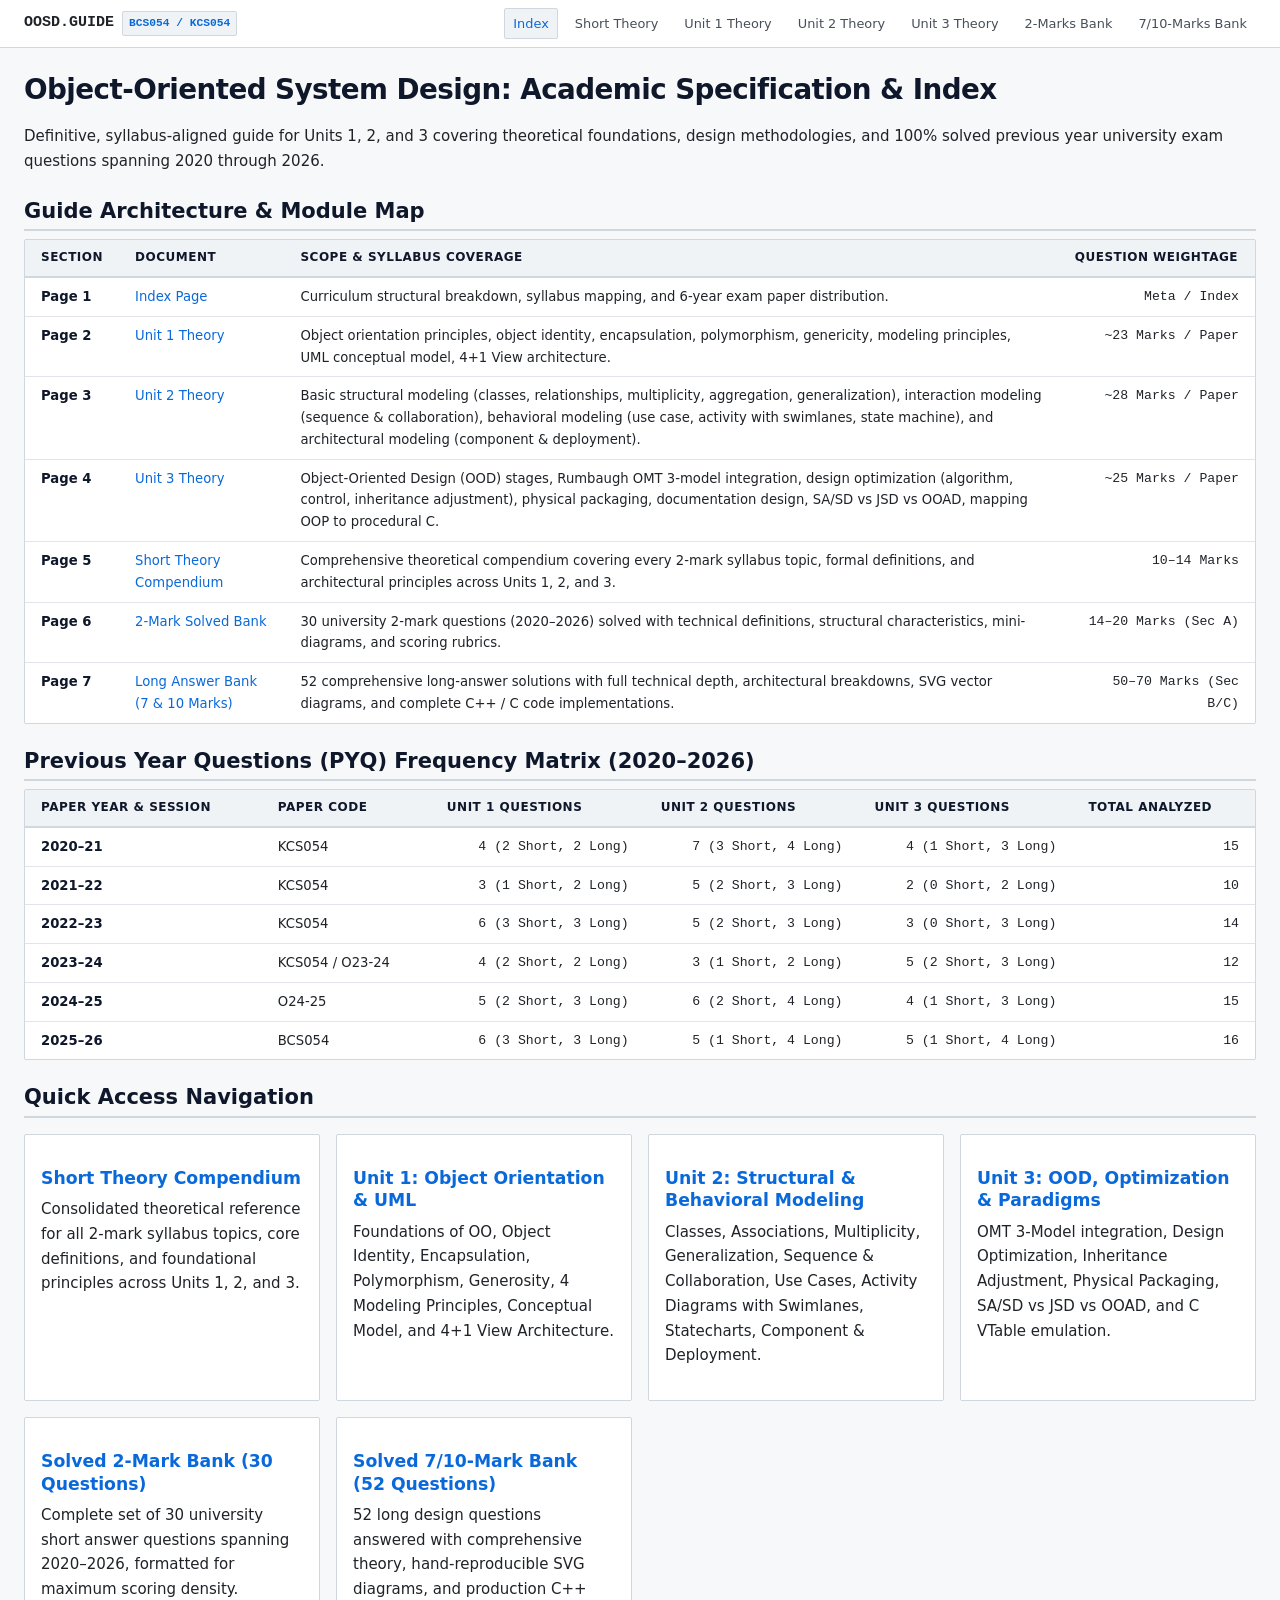
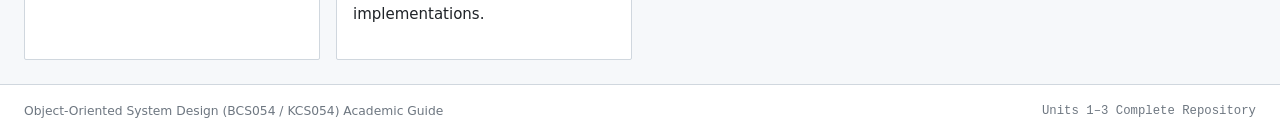
==== commit 9f5601c0: "feat: complete academic guide, short theory compendium, and full-length 7-mark PYQ solutions - Rebui" ====
--- a/index.html
+++ b/index.html
@@ -1,298 +1,193 @@
 <!DOCTYPE html>
-<html lang="en" data-theme="dark">
+<html lang="en">
 <head>
   <meta charset="UTF-8">
   <meta name="viewport" content="width=device-width, initial-scale=1.0">
-  <title>BCS054: Object Oriented System Design with C++ | Complete Study Guide</title>
-  <meta name="description" content="Master study portal for BCS054 - Object Oriented System Design with C++. Complete 5-Unit curriculum, 107 Solved PYQs, Quick Revision Cheat Sheet, and Interactive Mock Exam.">
-  <link rel="preconnect" href="https://fonts.googleapis.com">
-  <link rel="preconnect" href="https://fonts.gstatic.com" crossorigin>
-  <link href="https://fonts.googleapis.com/css2?family=Inter:wght@400;500;600;700&family=JetBrains+Mono:wght@400;600;700&family=Outfit:wght@600;700;800&display=swap" rel="stylesheet">
+  <title>OOSD Academic Guide (BCS054 / KCS054) | Units 1, 2, 3</title>
+  <meta name="description" content="Minimalist, exam-focused study guide and solved previous year question repository for Object-Oriented System Design (BCS054/KCS054) Units 1, 2, and 3.">
   <link rel="stylesheet" href="css/style.css">
 </head>
 <body>
-  <div id="reading-progress"></div>
-
-  <!-- Header -->
-  <header class="site-header">
-    <div class="header-left">
-      <a href="index.html" class="brand-link">
-        <div class="brand-logo">OO</div>
-        <div>
-          <span class="brand-title">BCS054</span>
-          <span class="brand-subtitle">Study Portal</span>
-        </div>
-      </a>
-    </div>
-
-    <nav class="header-nav">
-      <a href="index.html" class="nav-link active">Home</a>
-      <a href="unit1.html" class="nav-link">Unit 1</a>
-      <a href="unit2.html" class="nav-link">Unit 2</a>
-      <a href="unit3.html" class="nav-link">Unit 3</a>
-      <a href="unit4.html" class="nav-link">Unit 4</a>
-      <a href="unit5.html" class="nav-link">Unit 5</a>
-      <a href="2marks.html" class="nav-link">2-Mark Qs (38)</a>
-      <a href="7marks.html" class="nav-link">7-Mark Qs (69)</a>
-      <a href="cheat-sheet.html" class="nav-link">Cheat Sheet</a>
-      <a href="quiz.html" class="nav-link">Mock Quiz</a>
-    </nav>
-
-    <div class="header-actions">
-      <button class="icon-button" id="search-btn" title="Search Syllabus (Ctrl+K)">
-        <svg width="18" height="18" viewBox="0 0 24 24" fill="none" stroke="currentColor" stroke-width="2"><circle cx="11" cy="11" r="8"></circle><line x1="21" y1="21" x2="16.65" y2="16.65"></line></svg>
-      </button>
-      <button class="icon-button" id="theme-toggle" title="Toggle Theme">
-        <span id="theme-icon"></span>
-      </button>
-      <button class="icon-button mobile-menu-toggle" id="mobile-menu-toggle" title="Menu">
-        <svg width="18" height="18" viewBox="0 0 24 24" fill="none" stroke="currentColor" stroke-width="2"><line x1="3" y1="12" x2="21" y2="12"></line><line x1="3" y1="6" x2="21" y2="6"></line><line x1="3" y1="18" x2="21" y2="18"></line></svg>
-      </button>
+  <header class="app-header">
+    <div class="header-container">
+      <div class="brand">
+        <span>OOSD.GUIDE</span>
+        <span class="brand-badge">BCS054 / KCS054</span>
+      </div>
+      <nav class="nav-links">
+        <a href="index.html" class="active">Index</a>
+        <a href="short_theory.html">Short Theory</a>
+        <a href="unit1.html">Unit 1 Theory</a>
+        <a href="unit2.html">Unit 2 Theory</a>
+        <a href="unit3.html">Unit 3 Theory</a>
+        <a href="2marks.html">2-Marks Bank</a>
+        <a href="7marks.html">7/10-Marks Bank</a>
+      </nav>
     </div>
   </header>
 
-  <!-- Hero Section -->
-  <section class="hero-section">
-    <div class="course-badge">Course Code: BCS054 • Computer Science & Engineering</div>
-    <h1 class="hero-title">Object Oriented System Design with C++</h1>
-    <p class="hero-subtitle">
-      A comprehensive, university-grade study portal covering the full 5-Unit syllabus, visual UML diagrams, C++ memory models, 107 solved exam questions, quick revision notes, and interactive mock tests.
-    </p>
-    <div class="hero-actions">
-      <a href="unit1.html" class="btn btn-primary">Start Learning (Unit 1)</a>
-      <a href="2marks.html" class="btn btn-secondary">2-Mark Qs (38 Solved)</a>
-      <a href="7marks.html" class="btn btn-secondary">7-Mark Qs (69 Solved)</a>
-      <a href="cheat-sheet.html" class="btn btn-secondary">Revision Cheat Sheet</a>
-      <a href="quiz.html" class="btn btn-secondary">Interactive Quiz</a>
-    </div>
-  </section>
+  <main class="app-main">
+    <section>
+      <h1>Object-Oriented System Design: Academic Specification & Index</h1>
+      <p>Definitive, syllabus-aligned guide for Units 1, 2, and 3 covering theoretical foundations, design methodologies, and 100% solved previous year university exam questions spanning 2020 through 2026.</p>
 
-  <!-- Main Container -->
-  <div class="full-width-content">
-    
-    <!-- Quick Exam Prep Modules (2-Mark, 7-Mark, Cheat Sheet, Mock Quiz) -->
-    <div style="display: grid; grid-template-columns: repeat(auto-fit, minmax(260px, 1fr)); gap: 1.5rem; margin-bottom: 3.5rem;">
-      
-      <!-- 2-Mark Bank Card -->
-      <div class="unit-card" style="border-color: var(--accent-primary);">
-        <div>
-          <div class="unit-card-header">
-            <span class="unit-number" style="background: var(--accent-subtle);">Section A</span>
-            <span class="unit-weight">38 Solved Questions</span>
-          </div>
-          <h2 class="unit-card-title"><a href="2marks.html">2-Mark Question Bank</a></h2>
-          <p class="unit-card-desc">
-            Concise, high-scoring model answers with core definitions, bullet points, mini UML diagrams, and C++ snippets for all 38 university short questions.
-          </p>
+      <h2>Guide Architecture & Module Map</h2>
+      <div class="table-wrapper">
+        <table>
+          <thead>
+            <tr>
+              <th>Section</th>
+              <th>Document</th>
+              <th>Scope & Syllabus Coverage</th>
+              <th>Question Weightage</th>
+            </tr>
+          </thead>
+          <tbody>
+            <tr>
+              <td><strong>Page 1</strong></td>
+              <td><a href="index.html">Index Page</a></td>
+              <td>Curriculum structural breakdown, syllabus mapping, and 6-year exam paper distribution.</td>
+              <td class="tabular-num">Meta / Index</td>
+            </tr>
+            <tr>
+              <td><strong>Page 2</strong></td>
+              <td><a href="unit1.html">Unit 1 Theory</a></td>
+              <td>Object orientation principles, object identity, encapsulation, polymorphism, genericity, modeling principles, UML conceptual model, 4+1 View architecture.</td>
+              <td class="tabular-num">~23 Marks / Paper</td>
+            </tr>
+            <tr>
+              <td><strong>Page 3</strong></td>
+              <td><a href="unit2.html">Unit 2 Theory</a></td>
+              <td>Basic structural modeling (classes, relationships, multiplicity, aggregation, generalization), interaction modeling (sequence & collaboration), behavioral modeling (use case, activity with swimlanes, state machine), and architectural modeling (component & deployment).</td>
+              <td class="tabular-num">~28 Marks / Paper</td>
+            </tr>
+            <tr>
+              <td><strong>Page 4</strong></td>
+              <td><a href="unit3.html">Unit 3 Theory</a></td>
+              <td>Object-Oriented Design (OOD) stages, Rumbaugh OMT 3-model integration, design optimization (algorithm, control, inheritance adjustment), physical packaging, documentation design, SA/SD vs JSD vs OOAD, mapping OOP to procedural C.</td>
+              <td class="tabular-num">~25 Marks / Paper</td>
+            </tr>
+            <tr>
+              <td><strong>Page 5</strong></td>
+              <td><a href="short_theory.html">Short Theory Compendium</a></td>
+              <td>Comprehensive theoretical compendium covering every 2-mark syllabus topic, formal definitions, and architectural principles across Units 1, 2, and 3.</td>
+              <td class="tabular-num">10–14 Marks</td>
+            </tr>
+            <tr>
+              <td><strong>Page 6</strong></td>
+              <td><a href="2marks.html">2-Mark Solved Bank</a></td>
+              <td>30 university 2-mark questions (2020–2026) solved with technical definitions, structural characteristics, mini-diagrams, and scoring rubrics.</td>
+              <td class="tabular-num">14–20 Marks (Sec A)</td>
+            </tr>
+            <tr>
+              <td><strong>Page 7</strong></td>
+              <td><a href="7marks.html">Long Answer Bank (7 & 10 Marks)</a></td>
+              <td>52 comprehensive long-answer solutions with full technical depth, architectural breakdowns, SVG vector diagrams, and complete C++ / C code implementations.</td>
+              <td class="tabular-num">50–70 Marks (Sec B/C)</td>
+            </tr>
+          </tbody>
+        </table>
+      </div>
+
+      <h2>Previous Year Questions (PYQ) Frequency Matrix (2020–2026)</h2>
+      <div class="table-wrapper">
+        <table>
+          <thead>
+            <tr>
+              <th>Paper Year & Session</th>
+              <th>Paper Code</th>
+              <th>Unit 1 Questions</th>
+              <th>Unit 2 Questions</th>
+              <th>Unit 3 Questions</th>
+              <th>Total Analyzed</th>
+            </tr>
+          </thead>
+          <tbody>
+            <tr>
+              <td><strong>2020–21</strong></td>
+              <td>KCS054</td>
+              <td class="tabular-num">4 (2 Short, 2 Long)</td>
+              <td class="tabular-num">7 (3 Short, 4 Long)</td>
+              <td class="tabular-num">4 (1 Short, 3 Long)</td>
+              <td class="tabular-num">15</td>
+            </tr>
+            <tr>
+              <td><strong>2021–22</strong></td>
+              <td>KCS054</td>
+              <td class="tabular-num">3 (1 Short, 2 Long)</td>
+              <td class="tabular-num">5 (2 Short, 3 Long)</td>
+              <td class="tabular-num">2 (0 Short, 2 Long)</td>
+              <td class="tabular-num">10</td>
+            </tr>
+            <tr>
+              <td><strong>2022–23</strong></td>
+              <td>KCS054</td>
+              <td class="tabular-num">6 (3 Short, 3 Long)</td>
+              <td class="tabular-num">5 (2 Short, 3 Long)</td>
+              <td class="tabular-num">3 (0 Short, 3 Long)</td>
+              <td class="tabular-num">14</td>
+            </tr>
+            <tr>
+              <td><strong>2023–24</strong></td>
+              <td>KCS054 / O23-24</td>
+              <td class="tabular-num">4 (2 Short, 2 Long)</td>
+              <td class="tabular-num">3 (1 Short, 2 Long)</td>
+              <td class="tabular-num">5 (2 Short, 3 Long)</td>
+              <td class="tabular-num">12</td>
+            </tr>
+            <tr>
+              <td><strong>2024–25</strong></td>
+              <td>O24-25</td>
+              <td class="tabular-num">5 (2 Short, 3 Long)</td>
+              <td class="tabular-num">6 (2 Short, 4 Long)</td>
+              <td class="tabular-num">4 (1 Short, 3 Long)</td>
+              <td class="tabular-num">15</td>
+            </tr>
+            <tr>
+              <td><strong>2025–26</strong></td>
+              <td>BCS054</td>
+              <td class="tabular-num">6 (3 Short, 3 Long)</td>
+              <td class="tabular-num">5 (1 Short, 4 Long)</td>
+              <td class="tabular-num">5 (1 Short, 4 Long)</td>
+              <td class="tabular-num">16</td>
+            </tr>
+          </tbody>
+        </table>
+      </div>
+
+      <h2>Quick Access Navigation</h2>
+      <div class="nav-grid">
+        <div class="nav-card">
+          <h3><a href="short_theory.html">Short Theory Compendium</a></h3>
+          <p>Consolidated theoretical reference for all 2-mark syllabus topics, core definitions, and foundational principles across Units 1, 2, and 3.</p>
         </div>
-        <div class="unit-card-footer">
-          <a href="2marks.html" class="btn btn-primary" style="width: 100%; justify-content: center;">Open 2-Mark Solved Bank (38 Qs) →</a>
+        <div class="nav-card">
+          <h3><a href="unit1.html">Unit 1: Object Orientation & UML</a></h3>
+          <p>Foundations of OO, Object Identity, Encapsulation, Polymorphism, Generosity, 4 Modeling Principles, Conceptual Model, and 4+1 View Architecture.</p>
+        </div>
+        <div class="nav-card">
+          <h3><a href="unit2.html">Unit 2: Structural & Behavioral Modeling</a></h3>
+          <p>Classes, Associations, Multiplicity, Generalization, Sequence & Collaboration, Use Cases, Activity Diagrams with Swimlanes, Statecharts, Component & Deployment.</p>
+        </div>
+        <div class="nav-card">
+          <h3><a href="unit3.html">Unit 3: OOD, Optimization & Paradigms</a></h3>
+          <p>OMT 3-Model integration, Design Optimization, Inheritance Adjustment, Physical Packaging, SA/SD vs JSD vs OOAD, and C VTable emulation.</p>
+        </div>
+        <div class="nav-card">
+          <h3><a href="2marks.html">Solved 2-Mark Bank (30 Questions)</a></h3>
+          <p>Complete set of 30 university short answer questions spanning 2020–2026, formatted for maximum scoring density.</p>
+        </div>
+        <div class="nav-card">
+          <h3><a href="7marks.html">Solved 7/10-Mark Bank (52 Questions)</a></h3>
+          <p>52 long design questions answered with comprehensive theory, hand-reproducible SVG diagrams, and production C++ implementations.</p>
         </div>
       </div>
+    </section>
+  </main>
 
-      <!-- 7-Mark Bank Card -->
-      <div class="unit-card" style="border-color: #8b5cf6;">
-        <div>
-          <div class="unit-card-header">
-            <span class="unit-number" style="background: rgba(139, 92, 246, 0.15); color: #a78bfa;">Section B & C</span>
-            <span class="unit-weight">69 Solved Questions</span>
-          </div>
-          <h2 class="unit-card-title"><a href="7marks.html">7-Mark Question Bank</a></h2>
-          <p class="unit-card-desc">
-            Exhaustive, large-form answers for all 69 long questions with full UML diagrams, step-by-step algorithms, DFDs, scenario traces, and C++ code with outputs.
-          </p>
-        </div>
-        <div class="unit-card-footer">
-          <a href="7marks.html" class="btn btn-primary" style="width: 100%; justify-content: center; background: #8b5cf6; border-color: #8b5cf6;">Open 7-Mark Solved Bank (69 Qs) →</a>
-        </div>
-      </div>
-
-      <!-- Cheat Sheet Card -->
-      <div class="unit-card" style="border-color: var(--accent-secondary);">
-        <div>
-          <div class="unit-card-header">
-            <span class="unit-number" style="background: rgba(129, 140, 248, 0.15); color: var(--accent-secondary);">Cheat Sheet</span>
-            <span class="unit-weight">24-Hour Revision</span>
-          </div>
-          <h2 class="unit-card-title"><a href="cheat-sheet.html">Quick Revision Notes</a></h2>
-          <p class="unit-card-desc">
-            High-density 1-liner definitions, master comparison tables (Macros vs Inline, Deep vs Shallow Copy), language constraints, and Top 10 Exam Traps.
-          </p>
-        </div>
-        <div class="unit-card-footer">
-          <a href="cheat-sheet.html" class="btn btn-secondary" style="width: 100%; justify-content: center;">Open Cheat Sheet →</a>
-        </div>
-      </div>
-
-      <!-- Quiz Card -->
-      <div class="unit-card" style="border-color: var(--success-border);">
-        <div>
-          <div class="unit-card-header">
-            <span class="unit-number" style="background: var(--success-bg); color: var(--success-text);">Test Engine</span>
-            <span class="unit-weight">15 Timed Questions</span>
-          </div>
-          <h2 class="unit-card-title"><a href="quiz.html">Interactive Mock Exam</a></h2>
-          <p class="unit-card-desc">
-            Self-assessment test engine with 15-minute countdown timer, automated grading, percentage results, and question-by-question explanations.
-          </p>
-        </div>
-        <div class="unit-card-footer">
-          <a href="quiz.html" class="btn btn-secondary" style="width: 100%; justify-content: center;">Start Mock Exam →</a>
-        </div>
-      </div>
-
-    </div>
-
-    <!-- Course Modules Section -->
-    <h2 style="margin-bottom: 1.5rem;">Curriculum Modules (Units I to V)</h2>
-    <div class="unit-grid">
-
-      <!-- Unit 1 Card -->
-      <div class="unit-card">
-        <div>
-          <div class="unit-card-header">
-            <span class="unit-number">Unit I</span>
-            <span class="unit-weight">~20% Marks</span>
-          </div>
-          <h3 class="unit-card-title"><a href="unit1.html">Introduction & UML Fundamentals</a></h3>
-          <p class="unit-card-desc">
-            Object-oriented paradigm foundations, procedural vs OOP comparison, UML 4+1 View Architecture, and basic structural modeling.
-          </p>
-          <ul class="unit-topics-list">
-            <li class="unit-topics-item">OO Principles (Abstraction, Encapsulation, Polymorphism)</li>
-            <li class="unit-topics-item">Kruchten's 4+1 Architectural View Model</li>
-            <li class="unit-topics-item">UML Building Blocks & Extensibility Mechanisms</li>
-          </ul>
-        </div>
-        <div class="unit-card-footer">
-          <span style="font-size: 0.85rem; color: var(--text-muted);">Visual 4+1 Dashboard</span>
-          <a href="unit1.html" style="font-weight: 600;">Study Unit 1 →</a>
-        </div>
-      </div>
-
-      <!-- Unit 2 Card -->
-      <div class="unit-card">
-        <div>
-          <div class="unit-card-header">
-            <span class="unit-number">Unit II</span>
-            <span class="unit-weight">~25% Marks</span>
-          </div>
-          <h3 class="unit-card-title"><a href="unit2.html">Structural, Behavioral & Architectural Modeling</a></h3>
-          <p class="unit-card-desc">
-            Static class/object diagrams, sequence/collaboration interactions, use cases, activity swimlanes, and 3D deployment nodes.
-          </p>
-          <ul class="unit-topics-list">
-            <li class="unit-topics-item">Class Diagrams with 3-Compartment Visual Boxes</li>
-            <li class="unit-topics-item">Sequence Diagrams with Lifelines & Activation Bars</li>
-            <li class="unit-topics-item">Use Case Diagrams with &lt;&lt;include&gt;&gt; & &lt;&lt;extend&gt;&gt;</li>
-          </ul>
-        </div>
-        <div class="unit-card-footer">
-          <span style="font-size: 0.85rem; color: var(--text-muted);">Visual Diagrams</span>
-          <a href="unit2.html" style="font-weight: 600;">Study Unit 2 →</a>
-        </div>
-      </div>
-
-      <!-- Unit 3 Card -->
-      <div class="unit-card">
-        <div>
-          <div class="unit-card-header">
-            <span class="unit-number">Unit III</span>
-            <span class="unit-weight">~20% Marks</span>
-          </div>
-          <h3 class="unit-card-title"><a href="unit3.html">Object Oriented Analysis, Design & C Mapping</a></h3>
-          <p class="unit-card-desc">
-            System and Object Design, Rumbaugh's 3-Model OMT, SA/SD vs JSD vs OOSD, and mapping OOP to procedural C using structs & VTables.
-          </p>
-          <ul class="unit-topics-list">
-            <li class="unit-topics-item">Rumbaugh 3-Model OMT Integration</li>
-            <li class="unit-topics-item">SA/SD vs JSD vs OOSD Comparative Matrix</li>
-            <li class="unit-topics-item">C Struct Memory Layout & Function Pointer VTables</li>
-          </ul>
-        </div>
-        <div class="unit-card-footer">
-          <span style="font-size: 0.85rem; color: var(--text-muted);">C Memory Alignment</span>
-          <a href="unit3.html" style="font-weight: 600;">Study Unit 3 →</a>
-        </div>
-      </div>
-
-      <!-- Unit 4 Card -->
-      <div class="unit-card">
-        <div>
-          <div class="unit-card-header">
-            <span class="unit-number">Unit IV</span>
-            <span class="unit-weight">~15% Marks</span>
-          </div>
-          <h3 class="unit-card-title"><a href="unit4.html">C++ Basics & Functions</a></h3>
-          <p class="unit-card-desc">
-            4-Stage compilation pipeline, namespaces, explicit cast operators, reference semantics, inline functions vs macros, and friends.
-          </p>
-          <ul class="unit-topics-list">
-            <li class="unit-topics-item">4-Stage Compilation Pipeline (cpp, g++, as, ld)</li>
-            <li class="unit-topics-item">Modern Casts (static_cast, dynamic_cast RTTI)</li>
-            <li class="unit-topics-item">Inline Functions vs Macro Side-Effect Hazards</li>
-          </ul>
-        </div>
-        <div class="unit-card-footer">
-          <span style="font-size: 0.85rem; color: var(--text-muted);">Pipeline Visuals</span>
-          <a href="unit4.html" style="font-weight: 600;">Study Unit 4 →</a>
-        </div>
-      </div>
-
-      <!-- Unit 5 Card -->
-      <div class="unit-card">
-        <div>
-          <div class="unit-card-header">
-            <span class="unit-number">Unit V</span>
-            <span class="unit-weight">~20% Marks</span>
-          </div>
-          <h3 class="unit-card-title"><a href="unit5.html">Objects, Classes, Inheritance & Polymorphism</a></h3>
-          <p class="unit-card-desc">
-            Dynamic memory deep copy constructors, operator overloading, virtual base class diamond resolution, and runtime VTable/VPtr mechanics.
-          </p>
-          <ul class="unit-topics-list">
-            <li class="unit-topics-item">Shallow vs Deep Copy Memory Dynamics</li>
-            <li class="unit-topics-item">Virtual Base Classes & Diamond Problem Tree</li>
-            <li class="unit-topics-item">VTable / VPtr Runtime Dynamic Dispatch & Destructors</li>
-          </ul>
-        </div>
-        <div class="unit-card-footer">
-          <span style="font-size: 0.85rem; color: var(--text-muted);">VTable Memory Map</span>
-          <a href="unit5.html" style="font-weight: 600;">Study Unit 5 →</a>
-        </div>
-      </div>
-
-    </div>
-
-  </div>
-
-  <!-- Search Modal -->
-  <div class="search-modal-backdrop" id="search-modal-backdrop">
-    <div class="search-modal">
-      <div class="search-input-wrapper">
-        <svg width="20" height="20" viewBox="0 0 24 24" fill="none" stroke="currentColor" stroke-width="2" style="color: var(--text-muted);"><circle cx="11" cy="11" r="8"></circle><line x1="21" y1="21" x2="16.65" y2="16.65"></line></svg>
-        <input type="text" class="search-input" id="search-input" placeholder="Search topics across all units..." autocomplete="off">
-      </div>
-      <div class="search-results" id="search-results"></div>
-    </div>
-  </div>
-
-  <!-- Footer -->
-  <footer class="site-footer">
-    <div class="footer-links">
-      <a href="index.html">Home</a>
-      <a href="unit1.html">Unit 1</a>
-      <a href="unit2.html">Unit 2</a>
-      <a href="unit3.html">Unit 3</a>
-      <a href="unit4.html">Unit 4</a>
-      <a href="unit5.html">Unit 5</a>
-      <a href="pyqs.html">107 Solved PYQs</a>
-      <a href="cheat-sheet.html">Cheat Sheet</a>
-      <a href="quiz.html">Mock Quiz</a>
-    </div>
-    <div>BCS054: Object Oriented System Design with C++ • University Examination Study Portal</div>
+  <footer class="app-footer">
+    <span>Object-Oriented System Design (BCS054 / KCS054) Academic Guide</span>
+    <span class="footer-meta">Units 1–3 Complete Repository</span>
   </footer>
-
-  <script src="js/main.js"></script>
 </body>
 </html>
--- a/css/style.css
+++ b/css/style.css
@@ -1,140 +1,51 @@
 /* ==========================================================================
-   BCS054: Object Oriented System Design with C++ - Enhanced Design System
+   OBJECT-ORIENTED SYSTEM DESIGN (BCS054 / KCS054) - ACADEMIC STUDY GUIDE
+   Engineered under clean-ui specification:
+   - High contrast, crisp lighter slate aesthetic for superior legibility
+   - High data density, structural grid mechanics, semantic HTML
+   - Zero gradients, zero pill shapes, zero background blurs, zero decorative emojis
+   - Monospace typography for technical data, system-ui for interface copy
+   - Maximum container nesting depth: 2
    ========================================================================== */
 
-/* ----------------------------- Root Variables ---------------------------- */
 :root {
-  --font-sans: 'Inter', -apple-system, BlinkMacSystemFont, 'Segoe UI', Roboto, Helvetica, Arial, sans-serif;
-  --font-mono: 'JetBrains Mono', 'Fira Code', Consolas, Monaco, 'Courier New', monospace;
-  --font-heading: 'Outfit', 'Inter', -apple-system, BlinkMacSystemFont, sans-serif;
-
-  /* Color Palette - Dark Theme (Default) */
-  --bg-primary: #0b1120;
-  --bg-secondary: #131d33;
-  --bg-tertiary: #1e293b;
-  --bg-card: #141f36;
-  --bg-card-hover: #1c2b4a;
-  --bg-sidebar: #090e1a;
-  --border-color: #243452;
-  --border-subtle: #19263e;
-  
-  --text-primary: #f8fafc;
-  --text-secondary: #94a3b8;
-  --text-muted: #64748b;
-  
-  --accent-primary: #38bdf8;
-  --accent-primary-hover: #0ea5e9;
-  --accent-subtle: rgba(56, 189, 248, 0.12);
-  --accent-secondary: #818cf8;
-  
-  --success-bg: rgba(34, 197, 94, 0.12);
-  --success-border: #22c55e;
-  --success-text: #4ade80;
-  
-  --warning-bg: rgba(245, 158, 11, 0.12);
-  --warning-border: #f59e0b;
-  --warning-text: #fbbf24;
-  
-  --info-bg: rgba(56, 189, 248, 0.1);
-  --info-border: #38bdf8;
-  --info-text: #7dd3fc;
-
-  --code-bg: #070a12;
-  --code-header-bg: #101726;
-  --code-border: #1e2d48;
-  --code-text: #e2e8f0;
-
-  /* Terminal Output Colors */
-  --terminal-bg: #050811;
-  --terminal-header-bg: #0d1527;
-  --terminal-text: #a7f3d0;
-  --terminal-border: #1e2d48;
-
-  /* Syntax Highlighting Tokens (Dark Mode) */
-  --tok-comment: #7c8ba1;
-  --tok-keyword: #c678dd;
-  --tok-string: #98c379;
-  --tok-type: #8be9fd;
-  --tok-preproc: #e06c75;
-  --tok-func: #61afef;
-  --tok-num: #e5c07b;
-  --tok-op: #56b6c2;
-
-  --shadow-sm: 0 1px 2px 0 rgba(0, 0, 0, 0.35);
-  --shadow-md: 0 4px 10px -1px rgba(0, 0, 0, 0.4), 0 2px 6px -2px rgba(0, 0, 0, 0.4);
-  --shadow-lg: 0 14px 25px -3px rgba(0, 0, 0, 0.5), 0 6px 10px -4px rgba(0, 0, 0, 0.5);
-  
-  --radius-sm: 6px;
-  --radius-md: 10px;
-  --radius-lg: 14px;
-  --radius-xl: 20px;
-
-  --transition-fast: 0.15s ease;
-  --transition-normal: 0.25s ease;
-  --transition-slow: 0.35s ease;
-
-  --header-height: 64px;
-  --sidebar-width: 280px;
-}
-
-/* Light Theme Variables */
-[data-theme="light"] {
-  --bg-primary: #f8fafc;
-  --bg-secondary: #ffffff;
-  --bg-tertiary: #f1f5f9;
-  --bg-card: #ffffff;
-  --bg-card-hover: #f8fafc;
-  --bg-sidebar: #f8fafc;
-  --border-color: #e2e8f0;
-  --border-subtle: #f1f5f9;
-
-  --text-primary: #0f172a;
-  --text-secondary: #475569;
-  --text-muted: #94a3b8;
-
-  --accent-primary: #0284c7;
-  --accent-primary-hover: #0369a1;
-  --accent-subtle: rgba(2, 132, 199, 0.08);
-  --accent-secondary: #6366f1;
-
-  --success-bg: rgba(34, 197, 94, 0.1);
-  --success-border: #16a34a;
-  --success-text: #15803d;
-
-  --warning-bg: rgba(245, 158, 11, 0.1);
-  --warning-border: #d97706;
-  --warning-text: #b45309;
-
-  --info-bg: rgba(2, 132, 199, 0.08);
-  --info-border: #0284c7;
-  --info-text: #0369a1;
-
-  --code-bg: #1e293b;
-  --code-header-bg: #0f172a;
-  --code-border: #334155;
-  --code-text: #f8fafc;
-
-  --terminal-bg: #0f172a;
-  --terminal-header-bg: #1e293b;
-  --terminal-text: #86efac;
-  --terminal-border: #334155;
-
-  /* Syntax Highlighting Tokens (Light Mode) */
-  --tok-comment: #64748b;
-  --tok-keyword: #9333ea;
-  --tok-string: #16a34a;
-  --tok-type: #0284c7;
-  --tok-preproc: #dc2626;
-  --tok-func: #2563eb;
-  --tok-num: #d97706;
-  --tok-op: #0891b2;
-
-  --shadow-sm: 0 1px 2px 0 rgba(0, 0, 0, 0.05);
-  --shadow-md: 0 4px 6px -1px rgba(0, 0, 0, 0.08), 0 2px 4px -2px rgba(0, 0, 0, 0.05);
-  --shadow-lg: 0 10px 15px -3px rgba(0, 0, 0, 0.1), 0 4px 6px -4px rgba(0, 0, 0, 0.05);
-}
-
-/* ----------------------------- Reset & Base ------------------------------ */
+  /* Surface & Base - Crisp, High-Contrast Light Slate */
+  --bg-canvas: #f6f8fa;
+  --bg-surface: #ffffff;
+  --bg-subtle: #f0f3f6;
+  --bg-code: #f6f8fa;
+  --border: #d0d7de;
+  --border-focus: #0969da;
+  --border-subtle: #e1e4e8;
+
+  /* Typography */
+  --text-primary: #1f2328;
+  --text-secondary: #484f58;
+  --text-muted: #6e7781;
+
+  /* State & Accents */
+  --accent: #0969da;
+  --accent-hover: #0550ae;
+  --danger: #cf222e;
+  --success: #1a7f37;
+  --warning: #9a6700;
+  --purple: #8250df;
+
+  /* Geometry & Scale */
+  --radius-none: 0px;
+  --radius-sm: 2px;
+  --space-1: 4px;
+  --space-2: 8px;
+  --space-3: 16px;
+  --space-4: 24px;
+  --space-5: 32px;
+
+  /* Fonts */
+  --font-mono: ui-monospace, "JetBrains Mono", "Commit Mono", monospace;
+  --font-sans: system-ui, -apple-system, BlinkMacSystemFont, "Segoe UI", sans-serif;
+}
+
+/* Base Reset */
 *, *::before, *::after {
   box-sizing: border-box;
   margin: 0;
@@ -142,1696 +53,568 @@
 }
 
 html {
-  scroll-behavior: smooth;
-  font-size: 16px;
+  font-size: 15px;
+  line-height: 1.65;
+  background-color: var(--bg-canvas);
+  color: var(--text-primary);
+  font-family: var(--font-sans);
+  -webkit-font-smoothing: antialiased;
 }
 
 body {
-  font-family: var(--font-sans);
-  background-color: var(--bg-primary);
-  color: var(--text-primary);
-  line-height: 1.75;
   min-height: 100vh;
   display: flex;
   flex-direction: column;
-  -webkit-font-smoothing: antialiased;
-  -moz-osx-font-smoothing: grayscale;
-}
-
-/* Reading Progress Bar */
-#reading-progress {
-  position: fixed;
-  top: 0;
-  left: 0;
-  height: 3px;
-  background: linear-gradient(90deg, var(--accent-primary), var(--accent-secondary));
-  width: 0%;
-  z-index: 1000;
-  transition: width 0.1s linear;
-}
-
-/* ----------------------------- Typography -------------------------------- */
+}
+
+/* Typography Standards */
 h1, h2, h3, h4, h5, h6 {
-  font-family: var(--font-heading);
-  color: var(--text-primary);
-  font-weight: 700;
-  line-height: 1.3;
-  margin-top: 2em;
-  margin-bottom: 0.65em;
-  letter-spacing: -0.02em;
-}
-
-h1 { font-size: 2.35rem; margin-top: 0; }
-h2 { font-size: 1.7rem; border-bottom: 1px solid var(--border-color); padding-bottom: 0.45rem; }
-h3 { font-size: 1.35rem; }
-h4 { font-size: 1.15rem; }
-
-p {
-  margin-bottom: 1.3rem;
-  color: var(--text-secondary);
-  font-size: 1.05rem;
-}
-
-strong, b {
   color: var(--text-primary);
   font-weight: 600;
+  line-height: 1.3;
+}
+
+h1 { 
+  font-size: 1.85rem; 
+  margin-bottom: var(--space-3); 
+  letter-spacing: -0.02em;
+  color: #0f172a;
+}
+
+h2 { 
+  font-size: 1.4rem; 
+  margin-top: var(--space-4); 
+  margin-bottom: var(--space-2); 
+  border-bottom: 2px solid var(--border); 
+  padding-bottom: var(--space-1); 
+  color: #0f172a;
+}
+
+h3 { 
+  font-size: 1.15rem; 
+  margin-top: var(--space-3); 
+  margin-bottom: var(--space-2); 
+  color: var(--accent); 
+}
+
+h4 { 
+  font-size: 0.95rem; 
+  margin-top: var(--space-3); 
+  margin-bottom: var(--space-1); 
+  color: var(--text-secondary); 
+  text-transform: uppercase; 
+  letter-spacing: 0.5px; 
+}
+
+p {
+  margin-bottom: var(--space-3);
+  color: var(--text-primary);
+}
+
+strong {
+  color: #0f172a;
+  font-weight: 600;
+}
+
+ul, ol {
+  margin-bottom: var(--space-3);
+  padding-left: var(--space-4);
+}
+
+li {
+  margin-bottom: var(--space-1);
 }
 
 a {
-  color: var(--accent-primary);
+  color: var(--accent);
   text-decoration: none;
-  transition: color var(--transition-fast);
+  transition: color 150ms ease-out;
 }
 
 a:hover {
-  color: var(--accent-primary-hover);
+  color: var(--accent-hover);
   text-decoration: underline;
 }
 
-ul, ol {
-  margin-bottom: 1.35rem;
-  padding-left: 1.85rem;
-  color: var(--text-secondary);
-}
-
-li {
-  margin-bottom: 0.45rem;
-}
-
-/* ----------------------------- Header & Nav ------------------------------ */
-.site-header {
+a:focus-visible, button:focus-visible, input:focus-visible, select:focus-visible {
+  outline: 2px solid var(--border-focus);
+  outline-offset: 1px;
+}
+
+code {
+  font-family: var(--font-mono);
+  font-size: 0.88em;
+  background-color: var(--bg-subtle);
+  border: 1px solid var(--border);
+  padding: 1px 5px;
+  border-radius: var(--radius-sm);
+  color: #0550ae;
+}
+
+pre {
+  background-color: var(--bg-code);
+  border: 1px solid var(--border);
+  border-radius: var(--radius-sm);
+  padding: var(--space-3);
+  overflow-x: auto;
+  margin-bottom: var(--space-3);
+  font-family: var(--font-mono);
+  font-size: 0.88rem;
+  line-height: 1.55;
+  color: #1f2328;
+}
+
+pre code {
+  background-color: transparent;
+  border: none;
+  padding: 0;
+  color: inherit;
+  font-size: inherit;
+}
+
+/* Layout Engine: Header */
+header.app-header {
+  border-bottom: 1px solid var(--border);
+  background-color: var(--bg-surface);
   position: sticky;
   top: 0;
-  height: var(--header-height);
-  background-color: rgba(11, 17, 32, 0.9);
-  backdrop-filter: blur(12px);
-  -webkit-backdrop-filter: blur(12px);
-  border-bottom: 1px solid var(--border-color);
-  z-index: 900;
+  z-index: 100;
+}
+
+.header-container {
+  max-width: 1350px;
+  margin: 0 auto;
+  padding: var(--space-2) var(--space-4);
   display: flex;
   align-items: center;
   justify-content: space-between;
-  padding: 0 1.5rem;
-  transition: background-color var(--transition-normal);
-}
-
-[data-theme="light"] .site-header {
-  background-color: rgba(255, 255, 255, 0.95);
-}
-
-.header-left {
+}
+
+.brand {
   display: flex;
   align-items: center;
-  gap: 1rem;
-}
-
-.brand-link {
+  gap: var(--space-2);
+  font-family: var(--font-mono);
+  font-weight: 700;
+  font-size: 1rem;
+  color: var(--text-primary);
+}
+
+.brand-badge {
+  font-size: 0.75rem;
+  background: var(--bg-subtle);
+  border: 1px solid var(--border);
+  padding: 2px 6px;
+  border-radius: var(--radius-sm);
+  color: var(--accent);
+}
+
+nav.nav-links {
   display: flex;
+  gap: var(--space-2);
   align-items: center;
-  gap: 0.75rem;
-  text-decoration: none;
-  color: var(--text-primary);
-}
-
-.brand-logo {
-  width: 36px;
-  height: 36px;
-  background: linear-gradient(135deg, var(--accent-primary), var(--accent-secondary));
-  border-radius: var(--radius-sm);
-  display: flex;
-  align-items: center;
-  justify-content: center;
-  font-family: var(--font-mono);
-  font-weight: 800;
-  color: #ffffff;
-  font-size: 0.95rem;
-}
-
-.brand-title {
-  font-family: var(--font-heading);
-  font-weight: 700;
-  font-size: 1.15rem;
-  letter-spacing: -0.01em;
-}
-
-.brand-subtitle {
-  font-size: 0.8rem;
-  color: var(--text-muted);
-  font-weight: 500;
-  margin-left: 0.25rem;
-}
-
-.header-nav {
-  display: flex;
-  align-items: center;
-  gap: 0.35rem;
   flex-wrap: wrap;
 }
 
-.nav-link {
-  padding: 0.4rem 0.75rem;
-  font-size: 0.88rem;
+nav.nav-links a {
+  font-size: 0.86rem;
   font-weight: 500;
   color: var(--text-secondary);
-  border-radius: var(--radius-sm);
-  transition: all var(--transition-fast);
+  padding: var(--space-1) var(--space-2);
+  border: 1px solid transparent;
+  border-radius: var(--radius-sm);
+}
+
+nav.nav-links a:hover, nav.nav-links a.active {
+  color: var(--accent);
+  background-color: var(--bg-subtle);
+  border-color: var(--border);
   text-decoration: none;
 }
 
-.nav-link:hover {
-  color: var(--text-primary);
-  background-color: var(--bg-tertiary);
-  text-decoration: none;
-}
-
-.nav-link.active {
-  color: var(--accent-primary);
-  background-color: var(--accent-subtle);
-  font-weight: 600;
-}
-
-.header-actions {
-  display: flex;
-  align-items: center;
-  gap: 0.5rem;
-}
-
-.icon-button {
-  background: var(--bg-card);
-  border: 1px solid var(--border-color);
-  color: var(--text-primary);
-  width: 36px;
-  height: 36px;
-  border-radius: var(--radius-sm);
-  display: flex;
-  align-items: center;
-  justify-content: center;
-  cursor: pointer;
-  transition: all var(--transition-fast);
-}
-
-.icon-button:hover {
-  background: var(--bg-tertiary);
-  border-color: var(--accent-primary);
-  color: var(--accent-primary);
-}
-
-.mobile-menu-toggle {
-  display: none;
-}
-
-/* ----------------------------- Layout Grid ------------------------------- */
-.app-container {
-  display: flex;
+main.app-main {
+  max-width: 1350px;
+  width: 100%;
+  margin: 0 auto;
+  padding: var(--space-4);
   flex: 1;
-  max-width: 1440px;
-  margin: 0 auto;
-  width: 100%;
-}
-
-.sidebar {
-  width: var(--sidebar-width);
-  background-color: var(--bg-sidebar);
-  border-right: 1px solid var(--border-color);
-  padding: 1.5rem 1rem;
+  display: grid;
+  grid-template-columns: minmax(0, 1fr);
+  gap: var(--space-4);
+}
+
+/* Navigation Grid */
+.nav-grid {
+  display: grid;
+  grid-template-columns: repeat(auto-fit, minmax(280px, 1fr));
+  gap: var(--space-3);
+  margin-top: var(--space-3);
+}
+
+.nav-card {
+  background-color: var(--bg-surface);
+  border: 1px solid var(--border);
+  padding: var(--space-3);
+  border-radius: var(--radius-sm);
+  transition: border-color 150ms ease-out;
+}
+
+.nav-card:hover {
+  border-color: var(--accent);
+}
+
+/* Layout With Sidebar */
+.layout-with-sidebar {
+  display: grid;
+  grid-template-columns: 260px minmax(0, 1fr);
+  gap: var(--space-4);
+  align-items: start;
+}
+
+aside.sidebar {
   position: sticky;
-  top: var(--header-height);
-  height: calc(100vh - var(--header-height));
+  top: calc(56px + var(--space-4));
+  background-color: var(--bg-surface);
+  border: 1px solid var(--border);
+  border-radius: var(--radius-sm);
+  padding: var(--space-3);
+  max-height: calc(100vh - 90px);
   overflow-y: auto;
-  flex-shrink: 0;
-}
-
-.main-content {
-  flex: 1;
-  min-width: 0;
-  padding: 2.5rem 3rem;
-  max-width: 920px;
-}
-
-.full-width-content {
-  max-width: 1200px;
-  margin: 0 auto;
-  padding: 3rem 1.5rem;
-  width: 100%;
-}
-
-.toc-sidebar {
-  width: 240px;
-  position: sticky;
-  top: var(--header-height);
-  height: calc(100vh - var(--header-height));
-  overflow-y: auto;
-  padding: 2.5rem 1rem;
-  flex-shrink: 0;
-}
-
-/* ----------------------------- Sidebar Styling --------------------------- */
-.sidebar-section {
-  margin-bottom: 1.75rem;
-}
-
-.sidebar-title {
-  font-size: 0.75rem;
+}
+
+aside.sidebar h3 {
+  font-size: 0.82rem;
   text-transform: uppercase;
-  letter-spacing: 0.08em;
+  letter-spacing: 0.5px;
   color: var(--text-muted);
-  font-weight: 700;
-  margin-bottom: 0.6rem;
-  padding-left: 0.75rem;
-}
-
-.sidebar-menu {
+  margin-top: 0;
+  margin-bottom: var(--space-2);
+  border-bottom: 1px solid var(--border);
+  padding-bottom: 4px;
+}
+
+aside.sidebar ul {
   list-style: none;
-  padding: 0;
-  margin: 0;
-}
-
-.sidebar-item {
-  margin-bottom: 0.2rem;
-}
-
-.sidebar-link {
-  display: flex;
-  align-items: center;
-  justify-content: space-between;
-  padding: 0.55rem 0.75rem;
-  border-radius: var(--radius-sm);
-  font-size: 0.9rem;
-  color: var(--text-secondary);
-  text-decoration: none;
-  transition: all var(--transition-fast);
-}
-
-.sidebar-link:hover {
-  background-color: var(--bg-tertiary);
-  color: var(--text-primary);
-  text-decoration: none;
-}
-
-.sidebar-link.active {
-  background-color: var(--accent-subtle);
-  color: var(--accent-primary);
-  font-weight: 600;
-  border-left: 3px solid var(--accent-primary);
-}
-
-.sidebar-badge {
-  font-size: 0.75rem;
-  padding: 0.15rem 0.4rem;
-  border-radius: 4px;
-  background-color: var(--bg-tertiary);
-  color: var(--text-muted);
-}
-
-/* TOC Navigation */
-.toc-title {
-  font-size: 0.8rem;
-  text-transform: uppercase;
-  letter-spacing: 0.08em;
-  color: var(--text-muted);
-  font-weight: 700;
-  margin-bottom: 0.75rem;
-}
-
-.toc-list {
-  list-style: none;
-  padding: 0;
-  margin: 0;
-  border-left: 2px solid var(--border-color);
-}
-
-.toc-item {
-  margin-bottom: 0.25rem;
-}
-
-.toc-link {
-  display: block;
-  padding: 0.35rem 0 0.35rem 0.85rem;
-  font-size: 0.85rem;
-  color: var(--text-muted);
-  text-decoration: none;
-  transition: all var(--transition-fast);
-  line-height: 1.4;
-}
-
-.toc-link:hover {
-  color: var(--text-primary);
-  text-decoration: none;
-}
-
-.toc-link.active {
-  color: var(--accent-primary);
-  font-weight: 600;
-  border-left: 2px solid var(--accent-primary);
-  margin-left: -2px;
-}
-
-/* ----------------------------- Hero Section ------------------------------ */
-.hero-section {
-  text-align: center;
-  padding: 4rem 1.5rem 3rem;
-  background: radial-gradient(circle at top, var(--accent-subtle), transparent 70%);
-  border-bottom: 1px solid var(--border-color);
-  margin-bottom: 3rem;
-}
-
-.course-badge {
-  display: inline-block;
-  font-family: var(--font-mono);
-  font-size: 0.85rem;
-  font-weight: 700;
-  color: var(--accent-primary);
-  background-color: var(--accent-subtle);
-  border: 1px solid rgba(56, 189, 248, 0.25);
-  padding: 0.35rem 0.85rem;
-  border-radius: 20px;
-  margin-bottom: 1rem;
-}
-
-.hero-title {
-  font-size: 2.75rem;
-  font-weight: 800;
-  letter-spacing: -0.03em;
-  margin-bottom: 1rem;
-  max-width: 850px;
-  margin-left: auto;
-  margin-right: auto;
-}
-
-.hero-subtitle {
-  font-size: 1.2rem;
-  color: var(--text-secondary);
-  max-width: 680px;
-  margin-left: auto;
-  margin-right: auto;
-  margin-bottom: 2rem;
-}
-
-.hero-actions {
-  display: flex;
-  align-items: center;
-  justify-content: center;
-  gap: 1rem;
-  flex-wrap: wrap;
-}
-
-.btn {
-  display: inline-flex;
-  align-items: center;
-  gap: 0.5rem;
-  padding: 0.75rem 1.5rem;
-  font-size: 0.95rem;
-  font-weight: 600;
-  border-radius: var(--radius-sm);
-  text-decoration: none;
-  cursor: pointer;
-  transition: all var(--transition-fast);
-  border: 1px solid transparent;
-}
-
-.btn-primary {
-  background-color: var(--accent-primary);
-  color: #0f172a;
-}
-
-.btn-primary:hover {
-  background-color: var(--accent-primary-hover);
-  color: #0f172a;
-  text-decoration: none;
-  transform: translateY(-1px);
-}
-
-.btn-secondary {
-  background-color: var(--bg-card);
-  border-color: var(--border-color);
-  color: var(--text-primary);
-}
-
-.btn-secondary:hover {
-  background-color: var(--bg-tertiary);
-  color: var(--text-primary);
-  text-decoration: none;
-  transform: translateY(-1px);
-}
-
-/* ----------------------------- Cards & Grid ------------------------------ */
-.unit-grid {
-  display: grid;
-  grid-template-columns: repeat(auto-fit, minmax(320px, 1fr));
-  gap: 1.5rem;
-  margin-bottom: 3.5rem;
-}
-
-.unit-card {
-  background-color: var(--bg-card);
-  border: 1px solid var(--border-color);
-  border-radius: var(--radius-md);
-  padding: 1.75rem;
-  transition: all var(--transition-normal);
-  display: flex;
-  flex-direction: column;
-  justify-content: space-between;
-  box-shadow: var(--shadow-sm);
-  position: relative;
-  overflow: hidden;
-}
-
-.unit-card:hover {
-  border-color: var(--accent-primary);
-  transform: translateY(-3px);
-  box-shadow: var(--shadow-md);
-}
-
-.unit-card-header {
-  display: flex;
-  align-items: center;
-  justify-content: space-between;
-  margin-bottom: 1rem;
-}
-
-.unit-number {
-  font-family: var(--font-mono);
-  font-size: 0.8rem;
-  font-weight: 700;
-  color: var(--accent-primary);
-  background-color: var(--accent-subtle);
-  padding: 0.25rem 0.6rem;
-  border-radius: var(--radius-sm);
-}
-
-.unit-weight {
-  font-size: 0.8rem;
-  color: var(--text-muted);
-}
-
-.unit-card-title {
-  font-size: 1.3rem;
-  margin-top: 0;
-  margin-bottom: 0.75rem;
-}
-
-.unit-card-desc {
-  font-size: 0.92rem;
-  color: var(--text-secondary);
-  margin-bottom: 1.25rem;
-  line-height: 1.5;
-}
-
-.unit-topics-list {
-  list-style: none;
-  padding: 0;
-  margin: 0 0 1.5rem 0;
-}
-
-.unit-topics-item {
+  padding-left: 0;
+  margin-bottom: 0;
+}
+
+aside.sidebar li {
+  margin-bottom: var(--space-1);
+}
+
+aside.sidebar a {
   font-size: 0.85rem;
   color: var(--text-secondary);
-  margin-bottom: 0.35rem;
-  display: flex;
-  align-items: flex-start;
-  gap: 0.5rem;
-}
-
-.unit-topics-item::before {
-  content: "•";
-  color: var(--accent-primary);
-  font-weight: bold;
-}
-
-.unit-card-footer {
-  margin-top: auto;
-  border-top: 1px solid var(--border-color);
-  padding-top: 1rem;
-  display: flex;
-  align-items: center;
-  justify-content: space-between;
-}
-
-/* ----------------------------- Content Elements -------------------------- */
-.callout {
-  padding: 1.25rem 1.5rem;
-  border-radius: var(--radius-md);
-  margin: 1.5rem 0;
-  border-left: 4px solid;
-}
-
-.callout-info {
-  background-color: var(--info-bg);
-  border-left-color: var(--info-border);
-  color: var(--text-secondary);
-}
-
-.callout-info strong {
-  color: var(--info-text);
-}
-
-.callout-warning {
-  background-color: var(--warning-bg);
-  border-left-color: var(--warning-border);
-  color: var(--text-secondary);
-}
-
-.callout-warning strong {
-  color: var(--warning-text);
-}
-
-.callout-success {
-  background-color: var(--success-bg);
-  border-left-color: var(--success-border);
-  color: var(--text-secondary);
-}
-
-.callout-success strong {
-  color: var(--success-text);
-}
-
-/* Tables */
+  display: block;
+  padding: 3px 6px;
+  border-radius: var(--radius-sm);
+}
+
+aside.sidebar a:hover {
+  background-color: var(--bg-subtle);
+  color: var(--accent);
+  text-decoration: none;
+}
+
+/* Semantic Tables */
 .table-wrapper {
   width: 100%;
   overflow-x: auto;
-  margin: 1.75rem 0;
-  border: 1px solid var(--border-color);
-  border-radius: var(--radius-md);
-  box-shadow: var(--shadow-sm);
+  margin-bottom: var(--space-3);
+  border: 1px solid var(--border);
+  border-radius: var(--radius-sm);
+  background-color: var(--bg-surface);
 }
 
 table {
   width: 100%;
   border-collapse: collapse;
-  font-size: 0.95rem;
+  font-size: 0.88rem;
   text-align: left;
 }
 
 thead {
-  background-color: var(--bg-tertiary);
-  border-bottom: 2px solid var(--border-color);
+  background-color: var(--bg-subtle);
+  position: sticky;
+  top: 0;
+  border-bottom: 2px solid var(--border);
 }
 
 th {
-  padding: 0.85rem 1.2rem;
+  padding: var(--space-2) var(--space-3);
+  font-weight: 600;
+  color: #0f172a;
+  font-size: 0.8rem;
+  text-transform: uppercase;
+  letter-spacing: 0.5px;
+  white-space: nowrap;
+}
+
+td {
+  padding: var(--space-2) var(--space-3);
+  border-bottom: 1px solid var(--border-subtle);
+  color: var(--text-primary);
+  vertical-align: top;
+}
+
+tbody tr:last-child td {
+  border-bottom: none;
+}
+
+tbody tr:hover {
+  background-color: #f8fafc;
+}
+
+td.tabular-num, th.tabular-num {
+  font-family: var(--font-mono);
+  font-variant-numeric: tabular-nums;
+  text-align: right;
+}
+
+/* Filter Toolbar */
+.toolbar {
+  display: grid;
+  grid-template-columns: auto auto 1fr auto;
+  gap: var(--space-2);
+  align-items: center;
+  background-color: var(--bg-surface);
+  border: 1px solid var(--border);
+  border-radius: var(--radius-sm);
+  padding: var(--space-2) var(--space-3);
+  margin-bottom: var(--space-3);
+}
+
+.filter-group {
+  display: flex;
+  gap: var(--space-1);
+  align-items: center;
+}
+
+.filter-label {
+  font-size: 0.78rem;
+  color: var(--text-muted);
+  font-family: var(--font-mono);
+  text-transform: uppercase;
+  margin-right: var(--space-1);
+}
+
+button.filter-btn {
+  background-color: var(--bg-subtle);
+  color: var(--text-secondary);
+  border: 1px solid var(--border);
+  border-radius: var(--radius-sm);
+  padding: 3px 8px;
+  font-size: 0.8rem;
+  font-family: var(--font-mono);
+  cursor: pointer;
+  transition: all 150ms ease-out;
+}
+
+button.filter-btn:hover {
+  color: var(--text-primary);
+  border-color: var(--border-focus);
+}
+
+button.filter-btn.active {
+  background-color: var(--accent);
+  color: #ffffff;
+  border-color: var(--accent);
+}
+
+.search-input {
+  background-color: var(--bg-surface);
+  color: var(--text-primary);
+  border: 1px solid var(--border);
+  border-radius: var(--radius-sm);
+  padding: 5px 10px;
+  font-size: 0.85rem;
+  font-family: var(--font-mono);
+  width: 100%;
+}
+
+.counter-badge {
+  font-family: var(--font-mono);
+  font-size: 0.8rem;
+  color: var(--text-secondary);
+  font-variant-numeric: tabular-nums;
+  white-space: nowrap;
+}
+
+/* Question Items */
+.question-item {
+  background-color: var(--bg-surface);
+  border: 1px solid var(--border);
+  border-radius: var(--radius-sm);
+  margin-bottom: var(--space-4);
+}
+
+.question-header {
+  padding: var(--space-3);
+  display: grid;
+  grid-template-columns: auto 1fr auto;
+  gap: var(--space-2);
+  align-items: start;
+  border-bottom: 1px solid var(--border);
+  background-color: var(--bg-subtle);
+}
+
+.q-badge {
+  font-family: var(--font-mono);
+  font-size: 0.75rem;
+  padding: 2px 6px;
+  border: 1px solid var(--border);
+  border-radius: var(--radius-sm);
+  background-color: var(--bg-surface);
+  color: var(--accent);
+  white-space: nowrap;
+  font-weight: 600;
+}
+
+.q-year {
+  font-family: var(--font-mono);
+  font-size: 0.75rem;
+  padding: 2px 6px;
+  border: 1px solid #d4a72c;
+  border-radius: var(--radius-sm);
+  background-color: #fff8e6;
+  color: #8c6b00;
+  white-space: nowrap;
+  font-weight: 600;
+}
+
+.question-title {
+  font-size: 1rem;
+  font-weight: 600;
+  color: #0f172a;
+  line-height: 1.4;
+}
+
+.question-body {
+  padding: var(--space-3);
+  display: grid;
+  gap: var(--space-3);
+}
+
+.answer-section {
+  display: grid;
+  gap: var(--space-2);
+}
+
+.answer-heading {
+  font-size: 0.88rem;
+  text-transform: uppercase;
+  letter-spacing: 0.5px;
+  color: var(--accent);
+  border-bottom: 1px solid var(--border-subtle);
+  padding-bottom: 4px;
+  margin-top: var(--space-2);
   font-weight: 700;
-  color: var(--text-primary);
-  font-size: 0.9rem;
-  letter-spacing: 0.02em;
-}
-
-td {
-  padding: 0.85rem 1.2rem;
-  border-bottom: 1px solid var(--border-color);
-  color: var(--text-secondary);
-}
-
-tr:last-child td {
-  border-bottom: none;
-}
-
-tbody tr:hover {
-  background-color: var(--accent-subtle);
-}
-
-/* ----------------------------- Code Blocks & Syntax Highlighting --------- */
-.code-container {
-  margin: 1.75rem 0;
-  border-radius: var(--radius-md);
-  overflow: hidden;
-  border: 1px solid var(--code-border);
-  box-shadow: var(--shadow-md);
-}
-
-.code-header {
-  background-color: var(--code-header-bg);
-  padding: 0.5rem 1rem;
-  display: flex;
-  align-items: center;
-  justify-content: space-between;
-  border-bottom: 1px solid var(--code-border);
-}
-
-.code-lang {
-  font-family: var(--font-mono);
-  font-size: 0.8rem;
-  color: var(--accent-primary);
-  font-weight: 600;
-  text-transform: uppercase;
-}
-
-.copy-button {
-  background: transparent;
-  border: 1px solid var(--border-color);
-  color: var(--text-secondary);
-  font-size: 0.75rem;
-  padding: 0.25rem 0.6rem;
-  border-radius: var(--radius-sm);
-  cursor: pointer;
-  transition: all var(--transition-fast);
-  display: flex;
-  align-items: center;
-  gap: 0.35rem;
-}
-
-.copy-button:hover {
-  background-color: var(--bg-tertiary);
-  color: var(--text-primary);
-  border-color: var(--accent-primary);
-}
-
-pre {
-  background-color: var(--code-bg);
-  padding: 1.25rem 1.5rem;
-  overflow-x: auto;
-  font-family: var(--font-mono);
-  font-size: 0.92rem;
-  line-height: 1.65;
-  color: var(--code-text);
-  margin: 0;
-}
-
-code {
-  font-family: var(--font-mono);
-  font-size: 0.9em;
-}
-
-/* Syntax Highlighting Token Styles */
-.tok-comment { color: var(--tok-comment); font-style: italic; }
-.tok-keyword { color: var(--tok-keyword); font-weight: 600; }
-.tok-string  { color: var(--tok-string); }
-.tok-type    { color: var(--tok-type); font-weight: 600; }
-.tok-preproc { color: var(--tok-preproc); font-weight: 600; }
-.tok-func    { color: var(--tok-func); }
-.tok-num     { color: var(--tok-num); }
-.tok-op      { color: var(--tok-op); }
-
-p code, li code, td code {
-  background-color: var(--bg-tertiary);
-  padding: 0.15rem 0.4rem;
-  border-radius: 4px;
-  color: var(--accent-primary);
-  border: 1px solid var(--border-color);
-  font-family: var(--font-mono);
-  font-size: 0.88em;
-}
-
-/* Terminal Console Output Box */
-.terminal-container {
-  margin: -1.25rem 0 1.75rem 0;
-  border-radius: 0 0 var(--radius-md) var(--radius-md);
-  overflow: hidden;
-  border: 1px solid var(--terminal-border);
-  border-top: none;
-  background-color: var(--terminal-bg);
-}
-
-.terminal-header {
-  background-color: var(--terminal-header-bg);
-  padding: 0.4rem 1rem;
-  font-family: var(--font-mono);
-  font-size: 0.75rem;
-  color: var(--text-muted);
-  display: flex;
-  align-items: center;
-  gap: 0.5rem;
-}
-
-.terminal-dot {
-  width: 10px;
-  height: 10px;
-  border-radius: 50%;
-  display: inline-block;
-}
-
-.dot-red   { background-color: #ef4444; }
-.dot-yellow{ background-color: #f59e0b; }
-.dot-green { background-color: #10b981; }
-
-.terminal-body {
-  padding: 1rem 1.25rem;
-  font-family: var(--font-mono);
-  font-size: 0.88rem;
-  color: var(--terminal-text);
-  line-height: 1.5;
-  overflow-x: auto;
-}
-
-/* ----------------------------- Visual HTML/CSS/SVG Diagram System -------- */
-.visual-diagram-board {
-  background: var(--bg-card);
-  border: 1px solid var(--border-color);
-  border-radius: var(--radius-lg);
-  padding: 1.75rem;
-  margin: 2rem 0;
-  box-shadow: var(--shadow-md);
-  position: relative;
-}
-
-.diagram-caption {
-  font-size: 0.85rem;
-  font-weight: 700;
-  color: var(--accent-primary);
-  text-transform: uppercase;
-  letter-spacing: 0.08em;
-  margin-bottom: 1.25rem;
-  display: flex;
-  align-items: center;
-  justify-content: space-between;
-  border-bottom: 1px solid var(--border-color);
-  padding-bottom: 0.5rem;
-}
-
-/* UML Class Box Component */
-.uml-class-card {
-  background: var(--bg-primary);
-  border: 2px solid var(--accent-primary);
-  border-radius: var(--radius-sm);
-  width: 100%;
-  max-width: 320px;
-  overflow: hidden;
-  box-shadow: var(--shadow-sm);
-  margin: 0.5rem auto;
-}
-
-.uml-class-card.abstract-class {
-  border-style: dashed;
-  border-color: var(--accent-secondary);
-}
-
-.uml-class-header {
-  background: var(--bg-tertiary);
-  padding: 0.5rem 0.75rem;
-  text-align: center;
-  border-bottom: 1px solid var(--border-color);
-}
-
-.uml-stereotype {
-  font-size: 0.72rem;
-  font-family: var(--font-mono);
-  color: var(--text-muted);
-  display: block;
-}
-
-.uml-class-name {
-  font-family: var(--font-heading);
-  font-weight: 700;
-  font-size: 1.05rem;
-  color: var(--text-primary);
-}
-
-.uml-class-card.abstract-class .uml-class-name {
-  font-style: italic;
-  color: var(--accent-secondary);
-}
-
-.uml-class-compartment {
-  padding: 0.6rem 0.75rem;
-  border-bottom: 1px solid var(--border-color);
-  font-family: var(--font-mono);
-  font-size: 0.82rem;
-  color: var(--text-secondary);
-}
-
-.uml-class-compartment:last-child {
-  border-bottom: none;
-}
-
-.uml-member-line {
-  margin-bottom: 0.25rem;
-  display: flex;
-  align-items: center;
-  gap: 0.35rem;
-  white-space: nowrap;
-  overflow: hidden;
-  text-overflow: ellipsis;
-}
-
-.vis-badge {
-  font-weight: 800;
-  font-size: 0.85rem;
-  display: inline-block;
-  width: 14px;
-  text-align: center;
-}
-
-.vis-pub  { color: #4ade80; } /* + */
-.vis-priv { color: #f87171; } /* - */
-.vis-prot { color: #fbbf24; } /* # */
-.vis-pkg  { color: #38bdf8; } /* ~ */
-
-/* 4+1 View Dashboard */
-.four-plus-one-grid {
-  display: grid;
-  grid-template-columns: repeat(3, 1fr);
-  gap: 1rem;
-  align-items: center;
-}
-
-.four-view-box {
-  background: var(--bg-primary);
-  border: 1px solid var(--border-color);
-  border-radius: var(--radius-md);
-  padding: 1rem;
-  text-align: center;
-  transition: all var(--transition-fast);
-}
-
-.four-view-box:hover {
-  border-color: var(--accent-primary);
-  transform: translateY(-2px);
-}
-
-.four-view-box.center-view {
-  border: 2px solid var(--accent-primary);
-  background: var(--accent-subtle);
-  grid-column: 2;
-  grid-row: 2;
-}
-
-/* Sequence Diagram Component */
-.seq-board {
-  display: flex;
-  justify-content: space-around;
-  position: relative;
-  padding: 1.5rem 0.5rem 2rem;
-  overflow-x: auto;
-  min-width: 600px;
-}
-
-.seq-lifeline-col {
+}
+
+/* Vector Diagrams Container - Clean, High-Contrast */
+.diagram-container {
+  background-color: #ffffff;
+  border: 1px solid var(--border);
+  border-radius: var(--radius-sm);
+  padding: var(--space-3);
+  margin: var(--space-2) 0;
   display: flex;
   flex-direction: column;
   align-items: center;
-  position: relative;
-  flex: 1;
-}
-
-.seq-actor-head {
-  background: var(--bg-tertiary);
-  border: 1px solid var(--accent-primary);
-  padding: 0.4rem 0.75rem;
-  border-radius: var(--radius-sm);
-  font-family: var(--font-mono);
+  overflow-x: auto;
+}
+
+.diagram-caption {
+  font-family: var(--font-mono);
+  font-size: 0.78rem;
+  color: var(--text-secondary);
+  margin-top: var(--space-2);
+  text-align: center;
+  font-weight: 500;
+}
+
+svg.uml-diagram {
+  max-width: 100%;
+  height: auto;
+  font-family: var(--font-mono);
+}
+
+/* Callout Blocks */
+.callout {
+  border-left: 4px solid var(--accent);
+  background-color: var(--bg-subtle);
+  padding: var(--space-2) var(--space-3);
+  margin-bottom: var(--space-3);
+  border-radius: 0 var(--radius-sm) var(--radius-sm) 0;
+  font-size: 0.9rem;
+}
+
+.callout.exam-tip {
+  border-left-color: var(--warning);
+  background-color: #fffbeb;
+}
+
+.callout.key-takeaway {
+  border-left-color: var(--success);
+  background-color: #f0fdf4;
+}
+
+.callout-title {
+  font-weight: 700;
+  font-size: 0.8rem;
+  text-transform: uppercase;
+  letter-spacing: 0.5px;
+  margin-bottom: 3px;
+  color: #0f172a;
+}
+
+/* Topic Card for Short Theory */
+.topic-card {
+  background-color: var(--bg-surface);
+  border: 1px solid var(--border);
+  border-radius: var(--radius-sm);
+  padding: var(--space-3);
+  margin-bottom: var(--space-3);
+}
+
+.topic-card h3 {
+  margin-top: 0;
+  border-bottom: 1px solid var(--border-subtle);
+  padding-bottom: 4px;
+}
+
+/* Footer */
+footer.app-footer {
+  border-top: 1px solid var(--border);
+  background-color: var(--bg-surface);
+  padding: var(--space-3) var(--space-4);
   font-size: 0.82rem;
-  font-weight: 600;
-  color: var(--text-primary);
-  z-index: 2;
-}
-
-.seq-dashed-line {
-  width: 2px;
-  background: repeating-linear-gradient(to bottom, var(--border-color) 0, var(--border-color) 6px, transparent 6px, transparent 12px);
-  flex: 1;
-  min-height: 260px;
-  position: relative;
-  display: flex;
-  justify-content: center;
-}
-
-.seq-activation-bar {
-  width: 14px;
-  background: var(--accent-subtle);
-  border: 1px solid var(--accent-primary);
-  position: absolute;
-  border-radius: 2px;
-}
-
-/* Memory Layout Visualizer */
-.memory-grid {
-  display: grid;
-  grid-template-columns: 1fr 1fr;
-  gap: 1.5rem;
-}
-
-.memory-block-col {
-  background: var(--bg-primary);
-  border: 1px solid var(--border-color);
-  border-radius: var(--radius-md);
-  padding: 1.25rem;
-}
-
-.memory-header-title {
-  font-size: 0.88rem;
-  font-weight: 700;
-  color: var(--accent-primary);
-  margin-bottom: 0.85rem;
-  display: flex;
-  align-items: center;
-  justify-content: space-between;
-}
-
-.memory-slot {
-  background: var(--bg-tertiary);
-  border: 1px solid var(--border-color);
-  border-radius: var(--radius-sm);
-  padding: 0.55rem 0.75rem;
-  margin-bottom: 0.5rem;
-  font-family: var(--font-mono);
-  font-size: 0.82rem;
-  display: flex;
-  align-items: center;
-  justify-content: space-between;
-}
-
-.memory-slot.highlight-slot {
-  border-color: var(--accent-primary);
-  background: var(--accent-subtle);
-}
-
-/* ----------------------------- Canva-Style Visual Diagram Suite ----------------- */
-.canva-diagram-card {
-  background: var(--bg-card);
-  border: 1px solid var(--border-color);
-  border-radius: var(--radius-lg);
-  padding: 1.5rem;
-  margin: 1.5rem 0;
-  box-shadow: var(--shadow-md);
-  position: relative;
-  overflow: hidden;
-}
-
-.canva-diagram-card::before {
-  content: '';
-  position: absolute;
-  top: 0;
-  left: 0;
-  right: 0;
-  height: 3px;
-  background: linear-gradient(90deg, var(--accent-primary), #8b5cf6, #38bdf8);
-}
-
-.canva-diagram-header {
-  display: flex;
-  align-items: center;
-  justify-content: space-between;
-  margin-bottom: 1.25rem;
-  border-bottom: 1px solid var(--border-color);
-  padding-bottom: 0.75rem;
-}
-
-.canva-diagram-title {
-  font-family: var(--font-heading);
-  font-size: 0.95rem;
-  font-weight: 700;
-  color: var(--text-primary);
-  display: flex;
-  align-items: center;
-  gap: 0.5rem;
-}
-
-.canva-pill-badge {
-  font-size: 0.72rem;
-  font-family: var(--font-mono);
-  font-weight: 700;
-  text-transform: uppercase;
-  letter-spacing: 0.05em;
-  padding: 0.2rem 0.55rem;
-  border-radius: var(--radius-full);
-  background: var(--accent-subtle);
-  color: var(--accent-primary);
-}
-
-/* Canva Flow / DFD */
-.canva-flow-board {
-  display: flex;
-  align-items: center;
-  justify-content: center;
-  gap: 1rem;
-  flex-wrap: wrap;
-  padding: 1rem 0;
-}
-
-.canva-node {
-  padding: 0.85rem 1.25rem;
-  border-radius: var(--radius-md);
-  font-weight: 600;
-  font-size: 0.88rem;
-  text-align: center;
-  min-width: 140px;
-  box-shadow: var(--shadow-sm);
-  transition: transform var(--transition-fast);
-}
-
-.canva-node:hover {
-  transform: translateY(-2px);
-}
-
-.node-entity {
-  background: rgba(56, 189, 248, 0.12);
-  border: 2px solid #38bdf8;
-  color: #38bdf8;
-}
-
-.node-process {
-  background: rgba(139, 92, 246, 0.12);
-  border: 2px solid #8b5cf6;
-  color: #a78bfa;
-  border-radius: var(--radius-full);
-}
-
-.node-store {
-  background: rgba(245, 158, 11, 0.12);
-  border: 2px dashed #f59e0b;
-  color: #fbbf24;
-}
-
-.node-display {
-  background: rgba(34, 197, 94, 0.12);
-  border: 2px solid #22c55e;
-  color: #4ade80;
-}
-
-.canva-arrow {
-  display: flex;
-  flex-direction: column;
-  align-items: center;
   color: var(--text-muted);
-  font-family: var(--font-mono);
-  font-size: 0.75rem;
-  gap: 0.2rem;
-}
-
-.canva-arrow-line {
-  font-weight: 700;
-  color: var(--accent-primary);
-  font-size: 1.1rem;
-}
-
-/* Canva Multi-Tier Deployment Board */
-.canva-tier-grid {
-  display: grid;
-  grid-template-columns: repeat(auto-fit, minmax(220px, 1fr));
-  gap: 1.25rem;
-  margin: 1rem 0;
-}
-
-.canva-tier-card {
-  background: var(--bg-primary);
-  border: 1px solid var(--border-color);
-  border-radius: var(--radius-md);
-  padding: 1.2rem;
-  display: flex;
-  flex-direction: column;
-  gap: 0.5rem;
-}
-
-.canva-tier-title {
-  font-size: 0.85rem;
-  font-weight: 700;
-  color: var(--accent-secondary);
-  text-transform: uppercase;
-  letter-spacing: 0.05em;
-}
-
-.canva-tier-subitem {
-  background: var(--bg-tertiary);
-  border-left: 3px solid var(--accent-primary);
-  padding: 0.45rem 0.65rem;
-  border-radius: var(--radius-sm);
-  font-size: 0.82rem;
-  font-family: var(--font-mono);
-  color: var(--text-secondary);
-}
-
-/* Canva Statechart Board */
-.canva-statechart-flow {
-  display: flex;
-  align-items: center;
-  justify-content: space-around;
-  gap: 0.75rem;
-  flex-wrap: wrap;
-  padding: 1.5rem 0.5rem;
-}
-
-.canva-state-pill {
-  padding: 0.65rem 1.15rem;
-  border-radius: var(--radius-full);
-  font-weight: 600;
-  font-size: 0.85rem;
-  background: var(--bg-tertiary);
-  border: 2px solid var(--border-color);
-  color: var(--text-primary);
-  text-align: center;
-}
-
-.canva-state-pill.active-state {
-  border-color: var(--accent-primary);
-  background: var(--accent-subtle);
-  color: var(--accent-primary);
-}
-
-/* Canva River Crossing Timeline */
-.canva-river-trace {
-  display: grid;
-  grid-template-columns: repeat(auto-fit, minmax(280px, 1fr));
-  gap: 1rem;
-  margin: 1rem 0;
-}
-
-.canva-river-step {
-  background: var(--bg-primary);
-  border: 1px solid var(--border-color);
-  border-radius: var(--radius-md);
-  padding: 0.85rem 1rem;
-  display: flex;
-  flex-direction: column;
-  gap: 0.35rem;
-}
-
-.canva-step-num {
-  font-size: 0.75rem;
-  font-family: var(--font-mono);
-  font-weight: 700;
-  color: var(--accent-primary);
-}
-
-.canva-step-action {
-  font-size: 0.9rem;
-  color: var(--text-primary);
-  font-weight: 600;
-}
-
-.canva-step-state {
-  font-size: 0.8rem;
-  font-family: var(--font-mono);
-  color: var(--text-secondary);
-  background: var(--bg-tertiary);
-  padding: 0.25rem 0.5rem;
-  border-radius: var(--radius-sm);
-}
-
-/* Canva Sequence Diagram Visual */
-.canva-seq-wrapper {
-  background: var(--bg-primary);
-  border: 1px solid var(--border-color);
-  border-radius: var(--radius-md);
-  padding: 1.25rem;
-  overflow-x: auto;
-}
-
-.canva-seq-actors {
   display: flex;
   justify-content: space-between;
-  margin-bottom: 1.5rem;
-  gap: 1rem;
-  min-width: 500px;
-}
-
-.canva-seq-actor {
-  background: var(--bg-tertiary);
-  border: 2px solid var(--accent-primary);
-  color: var(--text-primary);
-  font-weight: 700;
-  font-size: 0.85rem;
-  padding: 0.5rem 1rem;
-  border-radius: var(--radius-sm);
-  text-align: center;
-  flex: 1;
-}
-
-.canva-seq-messages {
-  display: flex;
-  flex-direction: column;
-  gap: 0.85rem;
-  min-width: 500px;
-}
-
-.canva-seq-msg {
-  display: flex;
   align-items: center;
-  justify-content: space-between;
-  background: var(--bg-tertiary);
-  border-radius: var(--radius-sm);
-  padding: 0.45rem 0.85rem;
-  font-family: var(--font-mono);
-  font-size: 0.82rem;
-  color: var(--text-primary);
-  border-left: 3px solid var(--accent-primary);
-}
-
-.canva-seq-msg.return-msg {
-  border-left: 3px dashed var(--accent-secondary);
-  color: var(--text-secondary);
-}
-
-
-/* ----------------------------- Exam Accordion & PYQ ---------------------- */
-.exam-section {
-  margin-top: 3.5rem;
-  border-top: 2px solid var(--border-color);
-  padding-top: 2.5rem;
-}
-
-.exam-category-title {
-  font-size: 1.25rem;
-  margin: 1.75rem 0 1rem;
-  color: var(--accent-primary);
-}
-
-.accordion-group {
-  display: flex;
-  flex-direction: column;
-  gap: 1rem;
-  margin-bottom: 2rem;
-}
-
-.accordion-item {
-  border: 1px solid var(--border-color);
-  border-radius: var(--radius-md);
-  background-color: var(--bg-card);
-  overflow: hidden;
-  transition: border-color var(--transition-fast);
-}
-
-.accordion-item.open {
-  border-color: var(--accent-primary);
-}
-
-.accordion-header {
-  padding: 1.1rem 1.25rem;
-  display: flex;
-  align-items: center;
-  justify-content: space-between;
-  cursor: pointer;
-  user-select: none;
-  background-color: var(--bg-card);
-  transition: background-color var(--transition-fast);
-}
-
-.accordion-header:hover {
-  background-color: var(--bg-tertiary);
-}
-
-.accordion-question {
-  font-size: 1rem;
-  font-weight: 600;
-  color: var(--text-primary);
-  display: flex;
-  align-items: center;
-  gap: 0.75rem;
-  flex: 1;
-}
-
-.question-badge {
-  font-family: var(--font-mono);
-  font-size: 0.75rem;
-  padding: 0.15rem 0.5rem;
-  border-radius: var(--radius-sm);
-  background-color: var(--accent-subtle);
-  color: var(--accent-primary);
-  white-space: nowrap;
-}
-
-.question-badge.badge-7m {
-  background-color: rgba(129, 140, 248, 0.15);
-  color: var(--accent-secondary);
-}
-
-.accordion-icon {
-  width: 20px;
-  height: 20px;
-  transition: transform var(--transition-normal);
-  color: var(--text-muted);
-  flex-shrink: 0;
-  margin-left: 0.5rem;
-}
-
-.accordion-item.open .accordion-icon {
-  transform: rotate(180deg);
-  color: var(--accent-primary);
-}
-
-.accordion-content {
-  display: none;
-  padding: 1.5rem 1.75rem;
-  border-top: 1px solid var(--border-color);
-  background-color: var(--bg-primary);
-  font-size: 0.95rem;
-  color: var(--text-secondary);
-}
-
-.accordion-item.open .accordion-content {
-  display: block;
-}
-
-/* PYQ Filter Buttons */
-.pyq-filter-group {
-  display: flex;
-  gap: 0.5rem;
-  flex-wrap: wrap;
-  margin-bottom: 2rem;
-}
-
-.filter-btn {
-  padding: 0.5rem 1rem;
-  font-size: 0.88rem;
-  font-weight: 600;
-  border-radius: var(--radius-sm);
-  border: 1px solid var(--border-color);
-  background: var(--bg-card);
-  color: var(--text-secondary);
-  cursor: pointer;
-  transition: all var(--transition-fast);
-}
-
-.filter-btn:hover {
-  background: var(--bg-tertiary);
-  color: var(--text-primary);
-}
-
-.filter-btn.active {
-  background: var(--accent-primary);
-  color: #0f172a;
-  border-color: var(--accent-primary);
-}
-
-/* ----------------------------- Quiz System ------------------------------- */
-.quiz-card {
-  background: var(--bg-card);
-  border: 1px solid var(--border-color);
-  border-radius: var(--radius-lg);
-  padding: 2rem;
-  margin-bottom: 2rem;
-  box-shadow: var(--shadow-md);
-}
-
-.quiz-header {
-  display: flex;
-  align-items: center;
-  justify-content: space-between;
-  border-bottom: 1px solid var(--border-color);
-  padding-bottom: 1rem;
-  margin-bottom: 1.5rem;
-}
-
-.quiz-progress-label {
-  font-family: var(--font-mono);
-  font-size: 0.85rem;
-  color: var(--accent-primary);
-  font-weight: 600;
-}
-
-.quiz-timer {
-  font-family: var(--font-mono);
-  font-size: 0.9rem;
-  color: var(--warning-text);
-  font-weight: 700;
-  display: flex;
-  align-items: center;
-  gap: 0.35rem;
-}
-
-.quiz-question-title {
-  font-size: 1.2rem;
-  font-weight: 700;
-  color: var(--text-primary);
-  margin-bottom: 1.5rem;
-}
-
-.quiz-options-group {
-  display: flex;
-  flex-direction: column;
-  gap: 0.75rem;
-  margin-bottom: 2rem;
-}
-
-.quiz-option {
-  padding: 0.85rem 1.25rem;
-  border-radius: var(--radius-md);
-  border: 1px solid var(--border-color);
-  background: var(--bg-primary);
-  color: var(--text-secondary);
-  font-size: 0.95rem;
-  cursor: pointer;
-  transition: all var(--transition-fast);
-  display: flex;
-  align-items: center;
-  gap: 0.75rem;
-}
-
-.quiz-option:hover {
-  background: var(--bg-tertiary);
-  border-color: var(--accent-primary);
-  color: var(--text-primary);
-}
-
-.quiz-option.selected {
-  border-color: var(--accent-primary);
-  background: var(--accent-subtle);
-  color: var(--accent-primary);
-  font-weight: 600;
-}
-
-.quiz-option.correct {
-  border-color: var(--success-border);
-  background: var(--success-bg);
-  color: var(--success-text);
-  font-weight: 600;
-}
-
-.quiz-option.wrong {
-  border-color: #ef4444;
-  background: rgba(239, 68, 68, 0.12);
-  color: #f87171;
-}
-
-.quiz-explanation {
-  background: var(--bg-tertiary);
-  border-left: 4px solid var(--accent-primary);
-  padding: 1rem 1.25rem;
-  border-radius: var(--radius-sm);
-  font-size: 0.9rem;
-  margin-top: 1.25rem;
-  display: none;
-}
-
-.quiz-explanation.visible {
-  display: block;
-}
-
-/* ----------------------------- Pagination -------------------------------- */
-.page-pagination {
-  display: flex;
-  align-items: center;
-  justify-content: space-between;
-  margin-top: 4rem;
-  padding-top: 2rem;
-  border-top: 1px solid var(--border-color);
-  gap: 1rem;
-}
-
-.pagination-btn {
-  display: flex;
-  flex-direction: column;
-  padding: 1rem 1.5rem;
-  border-radius: var(--radius-md);
-  border: 1px solid var(--border-color);
-  background-color: var(--bg-card);
-  text-decoration: none;
-  transition: all var(--transition-fast);
-  max-width: 45%;
-}
-
-.pagination-btn:hover {
-  border-color: var(--accent-primary);
-  background-color: var(--bg-tertiary);
-  text-decoration: none;
-  transform: translateY(-2px);
-}
-
-.pagination-label {
-  font-size: 0.75rem;
-  text-transform: uppercase;
-  letter-spacing: 0.08em;
-  color: var(--text-muted);
-}
-
-.pagination-title {
-  font-size: 1rem;
-  font-weight: 600;
-  color: var(--text-primary);
-  margin-top: 0.25rem;
-}
-
-.pagination-btn.next {
-  text-align: right;
-  margin-left: auto;
-}
-
-/* ----------------------------- Search Modal ------------------------------ */
-.search-modal-backdrop {
-  position: fixed;
-  top: 0;
-  left: 0;
-  width: 100vw;
-  height: 100vh;
-  background-color: rgba(0, 0, 0, 0.65);
-  backdrop-filter: blur(4px);
-  z-index: 2000;
-  display: none;
-  align-items: flex-start;
-  justify-content: center;
-  padding-top: 15vh;
-}
-
-.search-modal-backdrop.active {
-  display: flex;
-}
-
-.search-modal {
-  width: 90%;
-  max-width: 650px;
-  background-color: var(--bg-card);
-  border: 1px solid var(--border-color);
-  border-radius: var(--radius-lg);
-  box-shadow: var(--shadow-lg);
-  overflow: hidden;
-}
-
-.search-input-wrapper {
-  display: flex;
-  align-items: center;
-  padding: 1rem 1.25rem;
-  border-bottom: 1px solid var(--border-color);
-  gap: 0.75rem;
-}
-
-.search-input {
-  flex: 1;
-  background: transparent;
-  border: none;
-  font-size: 1.1rem;
-  color: var(--text-primary);
-  font-family: var(--font-sans);
-  outline: none;
-}
-
-.search-results {
-  max-height: 420px;
-  overflow-y: auto;
-  padding: 0.75rem;
-}
-
-.search-result-item {
-  padding: 0.75rem 1rem;
-  border-radius: var(--radius-sm);
-  display: block;
-  text-decoration: none;
-  transition: background-color var(--transition-fast);
-}
-
-.search-result-item:hover {
-  background-color: var(--bg-tertiary);
-  text-decoration: none;
-}
-
-.search-result-title {
-  font-size: 0.95rem;
-  font-weight: 600;
-  color: var(--accent-primary);
-}
-
-.search-result-snippet {
-  font-size: 0.82rem;
-  color: var(--text-secondary);
-  margin-top: 0.2rem;
-}
-
-/* ----------------------------- Back to Top ------------------------------- */
-.back-to-top {
-  position: fixed;
-  bottom: 2rem;
-  right: 2rem;
-  width: 44px;
-  height: 44px;
-  border-radius: 50%;
-  background-color: var(--bg-card);
-  border: 1px solid var(--border-color);
-  color: var(--text-primary);
-  display: flex;
-  align-items: center;
-  justify-content: center;
-  cursor: pointer;
-  box-shadow: var(--shadow-md);
-  transition: all var(--transition-fast);
-  opacity: 0;
-  visibility: hidden;
-  z-index: 800;
-}
-
-.back-to-top.visible {
-  opacity: 1;
-  visibility: visible;
-}
-
-.back-to-top:hover {
-  background-color: var(--accent-primary);
-  color: #0f172a;
-  border-color: var(--accent-primary);
-  transform: translateY(-3px);
-}
-
-/* ----------------------------- Footer ------------------------------------ */
-.site-footer {
-  border-top: 1px solid var(--border-color);
-  background-color: var(--bg-secondary);
-  padding: 2.5rem 1.5rem;
   margin-top: auto;
-  text-align: center;
-  font-size: 0.88rem;
-  color: var(--text-muted);
-}
-
-.footer-links {
-  display: flex;
-  justify-content: center;
-  gap: 1.25rem;
-  margin-bottom: 1rem;
-  flex-wrap: wrap;
-}
-
-/* ----------------------------- Responsive Design ------------------------- */
-@media (max-width: 1100px) {
-  .toc-sidebar {
+}
+
+footer .footer-meta {
+  font-family: var(--font-mono);
+}
+
+/* Responsive */
+@media (max-width: 900px) {
+  .layout-with-sidebar {
+    grid-template-columns: minmax(0, 1fr);
+  }
+  aside.sidebar {
     display: none;
   }
-  .main-content {
-    max-width: 100%;
-    padding: 2rem 1.5rem;
-  }
-}
-
-@media (max-width: 850px) {
-  .sidebar {
-    position: fixed;
-    top: var(--header-height);
-    left: -100%;
-    width: 280px;
-    height: calc(100vh - var(--header-height));
-    z-index: 1000;
-    transition: left var(--transition-normal);
-    box-shadow: var(--shadow-lg);
-  }
-  .sidebar.open {
-    left: 0;
-  }
-  .mobile-menu-toggle {
-    display: flex;
-  }
-  .header-nav {
-    display: none;
-  }
-  .hero-title {
-    font-size: 2rem;
-  }
-  .page-pagination {
-    flex-direction: column;
-  }
-  .pagination-btn {
-    max-width: 100%;
-    width: 100%;
-  }
-  .memory-grid, .four-plus-one-grid {
+  .toolbar {
     grid-template-columns: 1fr;
   }
-  .four-view-box.center-view {
-    grid-column: 1;
-    grid-row: auto;
+  .header-container {
+    flex-direction: column;
+    gap: var(--space-2);
+    align-items: flex-start;
   }
 }
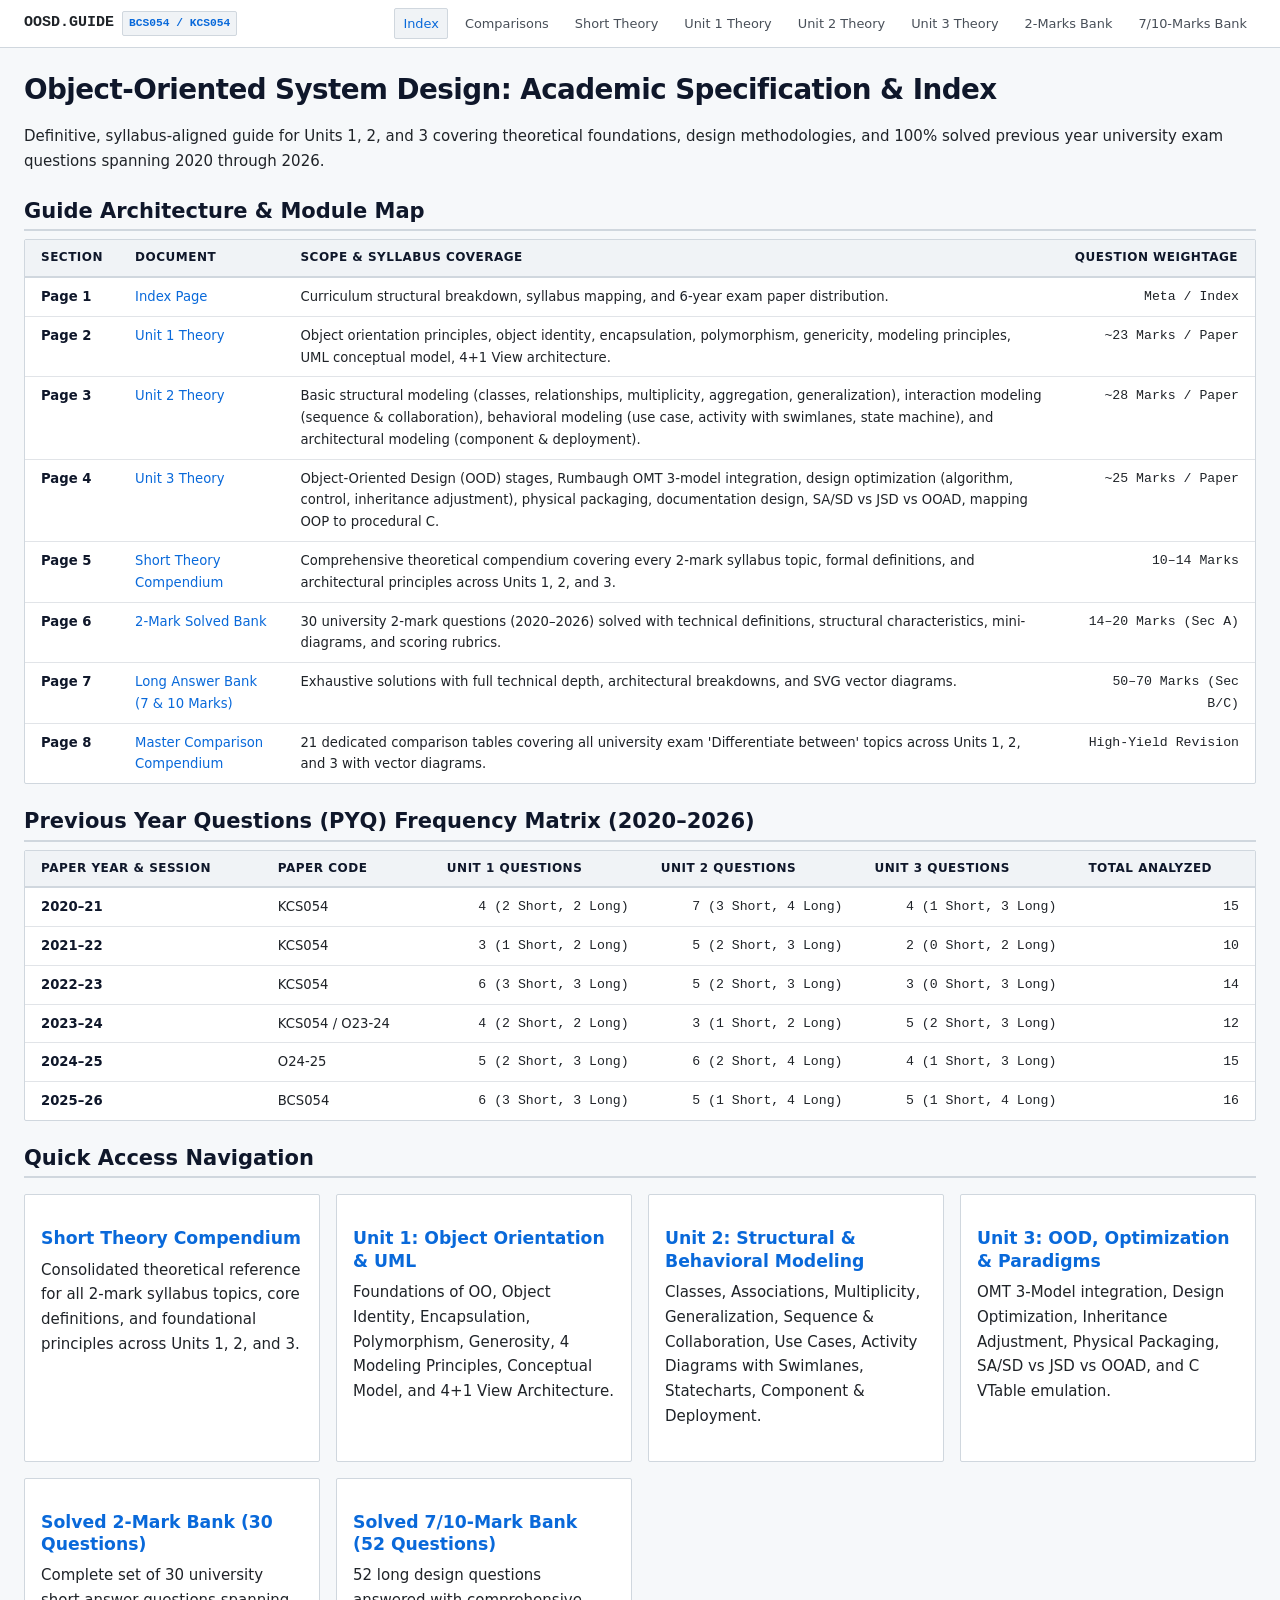
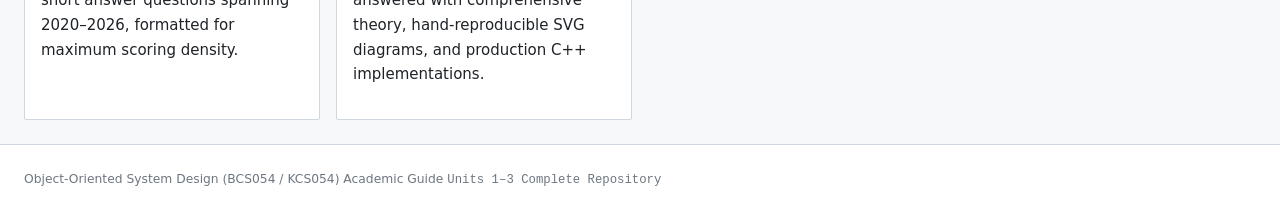
==== commit 4b223bff: "feat: add dedicated Master Comparison Compendium page with 21 high-yield comparison tables and vecto" ====
--- a/index.html
+++ b/index.html
@@ -16,6 +16,7 @@
       </div>
       <nav class="nav-links">
         <a href="index.html" class="active">Index</a>
+        <a href="comparisons.html">Comparisons</a>
         <a href="short_theory.html">Short Theory</a>
         <a href="unit1.html">Unit 1 Theory</a>
         <a href="unit2.html">Unit 2 Theory</a>
@@ -82,8 +83,14 @@
             <tr>
               <td><strong>Page 7</strong></td>
               <td><a href="7marks.html">Long Answer Bank (7 & 10 Marks)</a></td>
-              <td>52 comprehensive long-answer solutions with full technical depth, architectural breakdowns, SVG vector diagrams, and complete C++ / C code implementations.</td>
+              <td>Exhaustive solutions with full technical depth, architectural breakdowns, and SVG vector diagrams.</td>
               <td class="tabular-num">50–70 Marks (Sec B/C)</td>
+            </tr>
+            <tr>
+              <td><strong>Page 8</strong></td>
+              <td><a href="comparisons.html">Master Comparison Compendium</a></td>
+              <td>21 dedicated comparison tables covering all university exam 'Differentiate between' topics across Units 1, 2, and 3 with vector diagrams.</td>
+              <td class="tabular-num">High-Yield Revision</td>
             </tr>
           </tbody>
         </table>
--- a/css/style.css
+++ b/css/style.css
@@ -584,21 +584,150 @@
   padding-bottom: 4px;
 }
 
+/* Comparison Cards */
+.comparison-card {
+  background-color: var(--bg-surface);
+  border: 1px solid var(--border);
+  border-radius: var(--radius-sm);
+  padding: var(--space-4);
+  margin-bottom: var(--space-4);
+  box-shadow: 0 1px 3px rgba(0, 0, 0, 0.03);
+}
+
+.comparison-header {
+  display: flex;
+  justify-content: space-between;
+  align-items: baseline;
+  flex-wrap: wrap;
+  gap: var(--space-2);
+  margin-bottom: var(--space-3);
+  border-bottom: 2px solid var(--border-subtle);
+  padding-bottom: var(--space-2);
+}
+
+.comparison-header h3 {
+  margin: 0;
+  font-size: 1.15rem;
+  color: var(--accent);
+}
+
+.exam-tag {
+  font-family: var(--font-mono);
+  font-size: 0.78rem;
+  font-weight: 600;
+  color: #b91c1c;
+  background-color: #fef2f2;
+  border: 1px solid #fecaca;
+  padding: 2px 8px;
+  border-radius: var(--radius-sm);
+}
+
+.takeaway {
+  margin-top: var(--space-2);
+  margin-bottom: 0;
+  padding: var(--space-2) var(--space-3);
+  background-color: #eff6ff;
+  border-left: 3px solid var(--accent);
+  font-size: 0.9rem;
+  color: #1e3a8a;
+  border-radius: 0 var(--radius-sm) var(--radius-sm) 0;
+}
+
+.takeaway strong {
+  color: #1e40af;
+}
+
+
 /* Footer */
 footer.app-footer {
   border-top: 1px solid var(--border);
   background-color: var(--bg-surface);
-  padding: var(--space-3) var(--space-4);
+  padding: var(--space-4);
   font-size: 0.82rem;
   color: var(--text-muted);
-  display: flex;
-  justify-content: space-between;
-  align-items: center;
   margin-top: auto;
 }
 
+.footer-container {
+  max-width: 1350px;
+  margin: 0 auto;
+  display: grid;
+  grid-template-columns: 2fr 1fr 1fr;
+  gap: var(--space-4);
+}
+
+.footer-col h4 {
+  font-size: 0.8rem;
+  text-transform: uppercase;
+  letter-spacing: 0.5px;
+  color: var(--text-secondary);
+  margin-bottom: var(--space-2);
+}
+
+.footer-desc {
+  color: var(--text-muted);
+  font-size: 0.82rem;
+  line-height: 1.5;
+}
+
+.footer-links {
+  list-style: none;
+  padding-left: 0;
+  margin-bottom: 0;
+}
+
+.footer-links li {
+  margin-bottom: var(--space-1);
+}
+
+.footer-links a {
+  color: var(--text-secondary);
+  font-size: 0.82rem;
+}
+
+.footer-links a:hover {
+  color: var(--accent);
+}
+
+.footer-bottom {
+  max-width: 1350px;
+  margin: var(--space-3) auto 0;
+  padding-top: var(--space-2);
+  border-top: 1px solid var(--border-subtle);
+  text-align: center;
+  font-size: 0.78rem;
+  color: var(--text-muted);
+}
+
 footer .footer-meta {
   font-family: var(--font-mono);
+}
+
+/* Exam-focused table variant */
+table.exam-table {
+  width: 100%;
+  border-collapse: collapse;
+  font-size: 0.88rem;
+  text-align: left;
+  border: 1px solid var(--border);
+}
+
+table.exam-table th {
+  padding: var(--space-2) var(--space-3);
+  font-weight: 600;
+  color: #0f172a;
+  font-size: 0.8rem;
+  text-transform: uppercase;
+  letter-spacing: 0.5px;
+  background-color: var(--bg-subtle);
+  border-bottom: 2px solid var(--border);
+}
+
+table.exam-table td {
+  padding: var(--space-2) var(--space-3);
+  border-bottom: 1px solid var(--border-subtle);
+  color: var(--text-primary);
+  vertical-align: top;
 }
 
 /* Responsive */
@@ -617,4 +746,8 @@
     gap: var(--space-2);
     align-items: flex-start;
   }
-}
+  .footer-container {
+    grid-template-columns: 1fr;
+  }
+}
+
